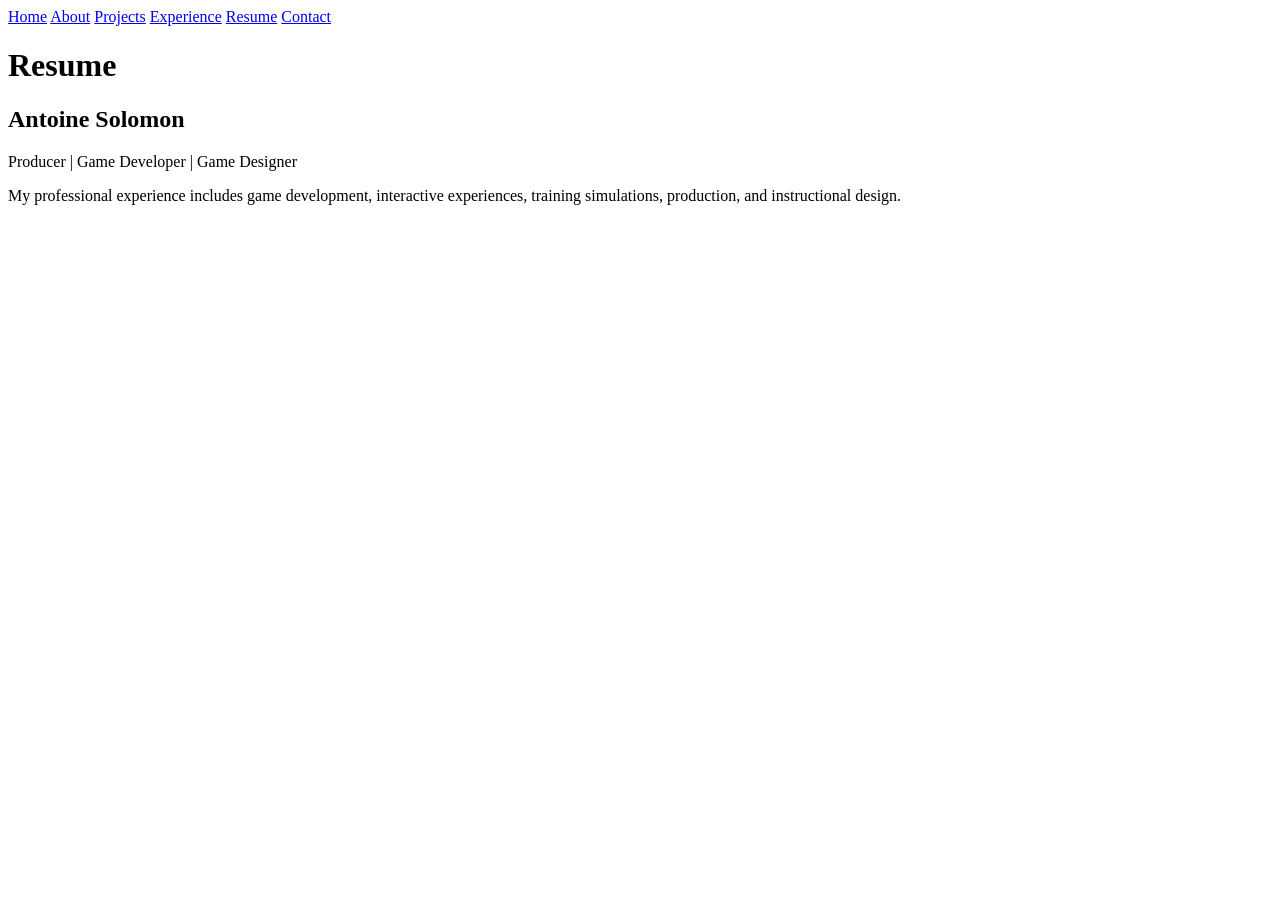
==== resume.html @ edae58ec "Create resume.html" ====
<!DOCTYPE html>
<html lang="en">

<head>
    <meta charset="UTF-8">
    <meta name="viewport" content="width=device-width, initial-scale=1.0">

    <title>Resume | Antoine Solomon</title>
</head>

<body>

    <!-- Navigation -->
    <nav>
        <a href="index.html">Home</a>
        <a href="index.html#about">About</a>
        <a href="index.html#projects">Projects</a>
        <a href="index.html#experience">Experience</a>
        <a href="resume.html">Resume</a>
        <a href="index.html#contact">Contact</a>
    </nav>


    <!-- Resume -->
    <main>

        <h1>Resume</h1>

        <h2>Antoine Solomon</h2>

        <p>
            Producer | Game Developer | Game Designer
        </p>

        <p>
            My professional experience includes game development,
            interactive experiences, training simulations, production,
            and instructional design.
        </p>

        <!-- We'll add your full resume here later -->

    </main>

</body>

</html>
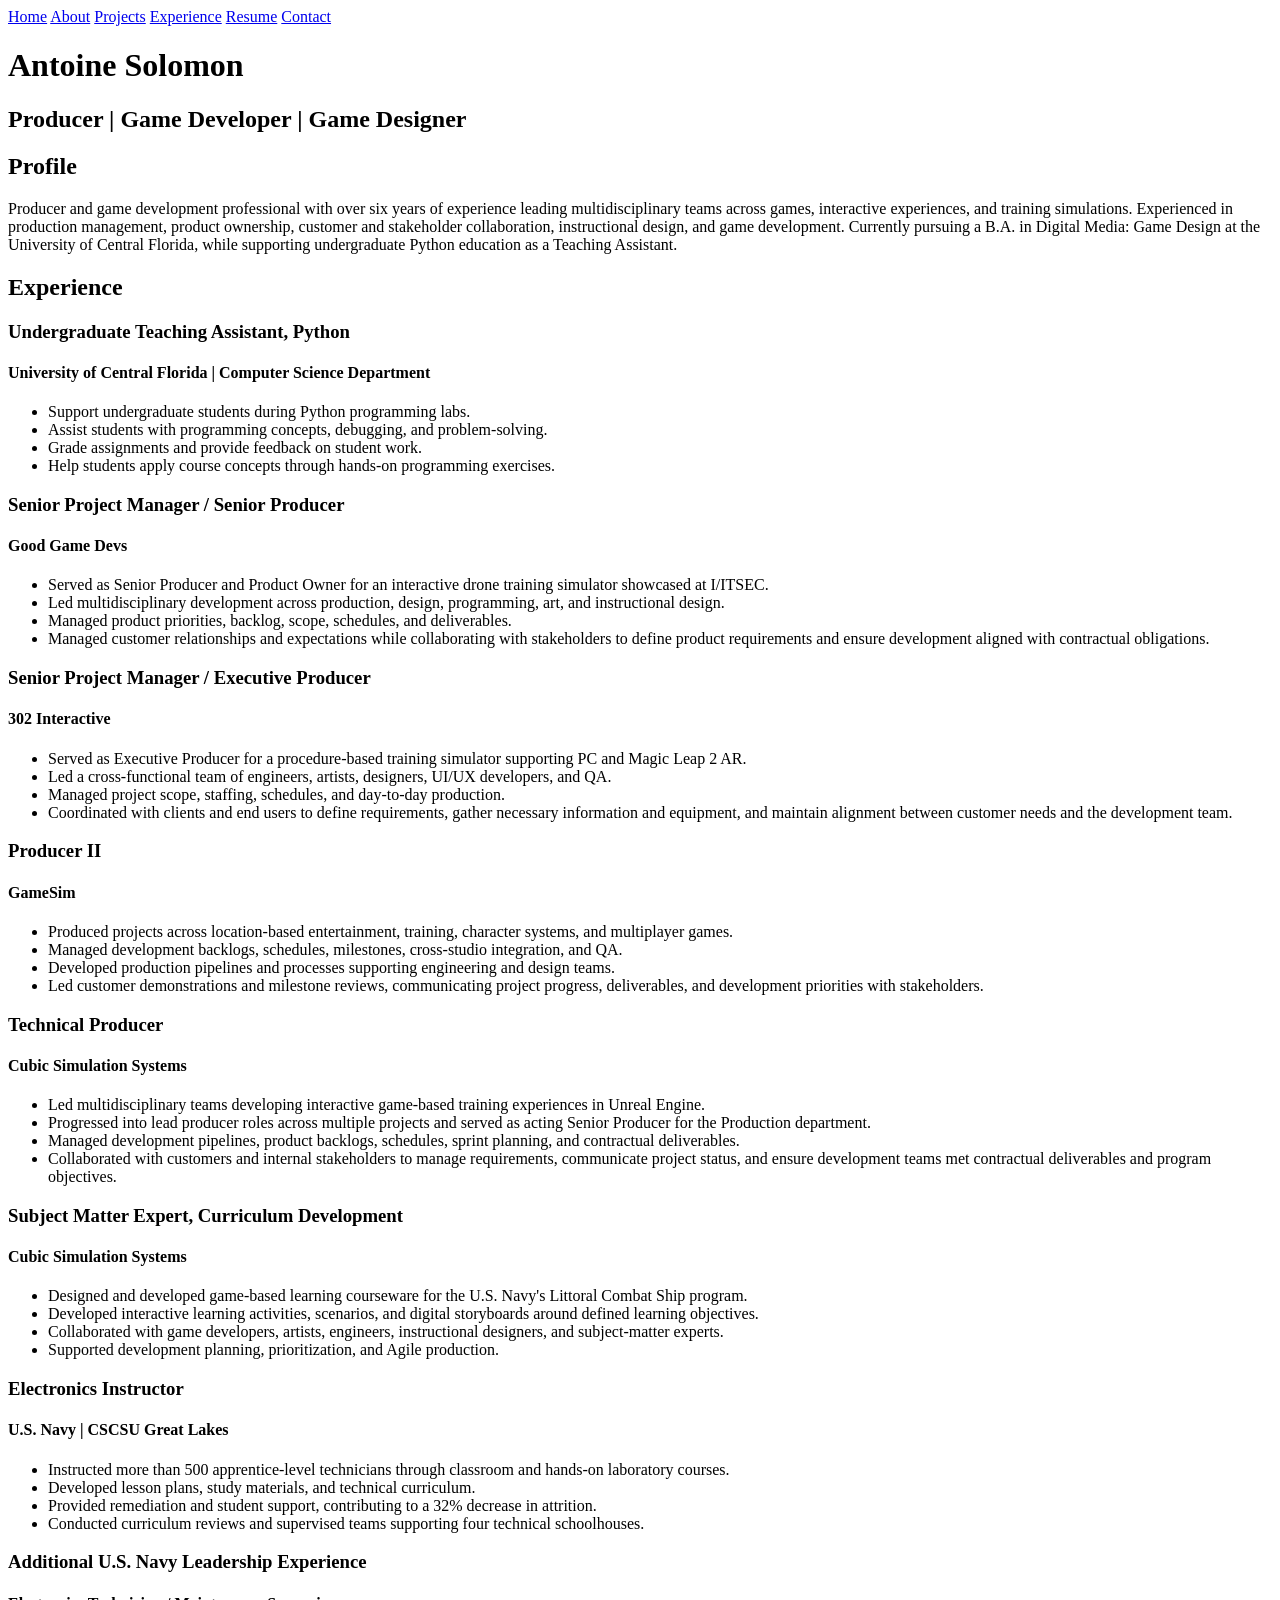
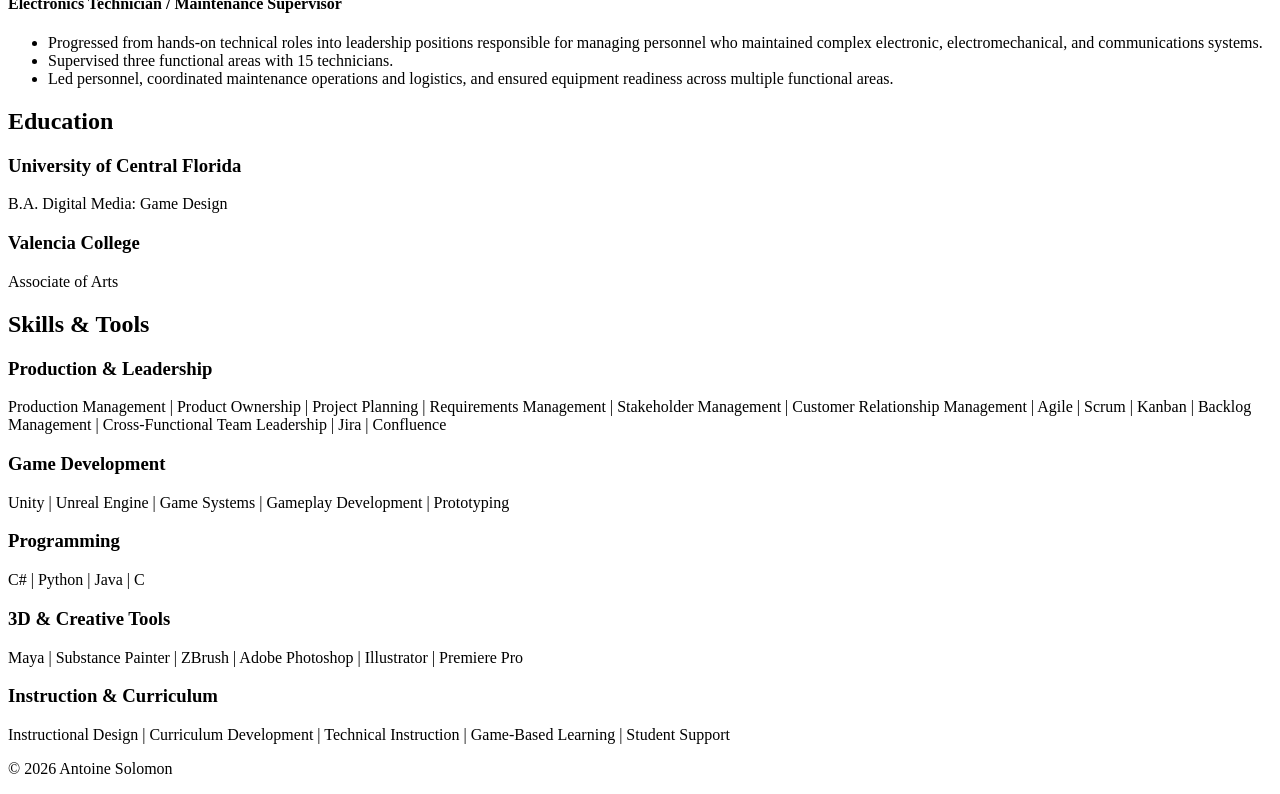
==== commit a7db6252: "Update resume.html" ====
--- a/resume.html
+++ b/resume.html
@@ -20,28 +20,291 @@
         <a href="index.html#contact">Contact</a>
     </nav>
 
-
-    <!-- Resume -->
     <main>
 
-        <h1>Resume</h1>
-
-        <h2>Antoine Solomon</h2>
-
-        <p>
-            Producer | Game Developer | Game Designer
-        </p>
-
-        <p>
-            My professional experience includes game development,
-            interactive experiences, training simulations, production,
-            and instructional design.
-        </p>
-
-        <!-- We'll add your full resume here later -->
+        <!-- Resume Header -->
+        <header>
+            <h1>Antoine Solomon</h1>
+            <h2>Producer | Game Developer | Game Designer</h2>
+        </header>
+
+        <!-- Profile -->
+        <section>
+            <h2>Profile</h2>
+
+            <p>
+                Producer and game development professional with over six years
+                of experience leading multidisciplinary teams across games,
+                interactive experiences, and training simulations. Experienced
+                in production management, product ownership, customer and
+                stakeholder collaboration, instructional design, and game
+                development. Currently pursuing a B.A. in Digital Media: Game
+                Design at the University of Central Florida, while supporting
+                undergraduate Python education as a Teaching Assistant.
+            </p>
+        </section>
+
+        <!-- Experience -->
+        <section>
+            <h2>Experience</h2>
+
+            <article>
+                <h3>Undergraduate Teaching Assistant, Python</h3>
+                <h4>University of Central Florida | Computer Science Department</h4>
+
+                <ul>
+                    <li>
+                        Support undergraduate students during Python programming labs.
+                    </li>
+                    <li>
+                        Assist students with programming concepts, debugging,
+                        and problem-solving.
+                    </li>
+                    <li>
+                        Grade assignments and provide feedback on student work.
+                    </li>
+                    <li>
+                        Help students apply course concepts through hands-on
+                        programming exercises.
+                    </li>
+                </ul>
+            </article>
+
+            <article>
+                <h3>Senior Project Manager / Senior Producer</h3>
+                <h4>Good Game Devs</h4>
+
+                <ul>
+                    <li>
+                        Served as Senior Producer and Product Owner for an
+                        interactive drone training simulator showcased at I/ITSEC.
+                    </li>
+                    <li>
+                        Led multidisciplinary development across production,
+                        design, programming, art, and instructional design.
+                    </li>
+                    <li>
+                        Managed product priorities, backlog, scope, schedules,
+                        and deliverables.
+                    </li>
+                    <li>
+                        Managed customer relationships and expectations while
+                        collaborating with stakeholders to define product
+                        requirements and ensure development aligned with
+                        contractual obligations.
+                    </li>
+                </ul>
+            </article>
+
+            <article>
+                <h3>Senior Project Manager / Executive Producer</h3>
+                <h4>302 Interactive</h4>
+
+                <ul>
+                    <li>
+                        Served as Executive Producer for a procedure-based
+                        training simulator supporting PC and Magic Leap 2 AR.
+                    </li>
+                    <li>
+                        Led a cross-functional team of engineers, artists,
+                        designers, UI/UX developers, and QA.
+                    </li>
+                    <li>
+                        Managed project scope, staffing, schedules, and
+                        day-to-day production.
+                    </li>
+                    <li>
+                        Coordinated with clients and end users to define
+                        requirements, gather necessary information and
+                        equipment, and maintain alignment between customer
+                        needs and the development team.
+                    </li>
+                </ul>
+            </article>
+
+            <article>
+                <h3>Producer II</h3>
+                <h4>GameSim</h4>
+
+                <ul>
+                    <li>
+                        Produced projects across location-based entertainment,
+                        training, character systems, and multiplayer games.
+                    </li>
+                    <li>
+                        Managed development backlogs, schedules, milestones,
+                        cross-studio integration, and QA.
+                    </li>
+                    <li>
+                        Developed production pipelines and processes supporting
+                        engineering and design teams.
+                    </li>
+                    <li>
+                        Led customer demonstrations and milestone reviews,
+                        communicating project progress, deliverables, and
+                        development priorities with stakeholders.
+                    </li>
+                </ul>
+            </article>
+
+            <article>
+                <h3>Technical Producer</h3>
+                <h4>Cubic Simulation Systems</h4>
+
+                <ul>
+                    <li>
+                        Led multidisciplinary teams developing interactive
+                        game-based training experiences in Unreal Engine.
+                    </li>
+                    <li>
+                        Progressed into lead producer roles across multiple
+                        projects and served as acting Senior Producer for the
+                        Production department.
+                    </li>
+                    <li>
+                        Managed development pipelines, product backlogs,
+                        schedules, sprint planning, and contractual deliverables.
+                    </li>
+                    <li>
+                        Collaborated with customers and internal stakeholders
+                        to manage requirements, communicate project status,
+                        and ensure development teams met contractual
+                        deliverables and program objectives.
+                    </li>
+                </ul>
+            </article>
+
+            <article>
+                <h3>Subject Matter Expert, Curriculum Development</h3>
+                <h4>Cubic Simulation Systems</h4>
+
+                <ul>
+                    <li>
+                        Designed and developed game-based learning courseware
+                        for the U.S. Navy's Littoral Combat Ship program.
+                    </li>
+                    <li>
+                        Developed interactive learning activities, scenarios,
+                        and digital storyboards around defined learning objectives.
+                    </li>
+                    <li>
+                        Collaborated with game developers, artists, engineers,
+                        instructional designers, and subject-matter experts.
+                    </li>
+                    <li>
+                        Supported development planning, prioritization, and
+                        Agile production.
+                    </li>
+                </ul>
+            </article>
+
+            <article>
+                <h3>Electronics Instructor</h3>
+                <h4>U.S. Navy | CSCSU Great Lakes</h4>
+
+                <ul>
+                    <li>
+                        Instructed more than 500 apprentice-level technicians
+                        through classroom and hands-on laboratory courses.
+                    </li>
+                    <li>
+                        Developed lesson plans, study materials, and technical
+                        curriculum.
+                    </li>
+                    <li>
+                        Provided remediation and student support, contributing
+                        to a 32% decrease in attrition.
+                    </li>
+                    <li>
+                        Conducted curriculum reviews and supervised teams
+                        supporting four technical schoolhouses.
+                    </li>
+                </ul>
+            </article>
+
+            <article>
+                <h3>Additional U.S. Navy Leadership Experience</h3>
+                <h4>Electronics Technician / Maintenance Supervisor</h4>
+
+                <ul>
+                    <li>
+                        Progressed from hands-on technical roles into leadership
+                        positions responsible for managing personnel who
+                        maintained complex electronic, electromechanical, and
+                        communications systems.
+                    </li>
+                    <li>
+                        Supervised three functional areas with 15 technicians.
+                    </li>
+                    <li>
+                        Led personnel, coordinated maintenance operations and
+                        logistics, and ensured equipment readiness across
+                        multiple functional areas.
+                    </li>
+                </ul>
+            </article>
+
+        </section>
+
+        <!-- Education -->
+        <section>
+            <h2>Education</h2>
+
+            <article>
+                <h3>University of Central Florida</h3>
+                <p>B.A. Digital Media: Game Design</p>
+            </article>
+
+            <article>
+                <h3>Valencia College</h3>
+                <p>Associate of Arts</p>
+            </article>
+        </section>
+
+        <!-- Skills -->
+        <section>
+            <h2>Skills &amp; Tools</h2>
+
+            <h3>Production &amp; Leadership</h3>
+            <p>
+                Production Management | Product Ownership | Project Planning |
+                Requirements Management | Stakeholder Management |
+                Customer Relationship Management | Agile | Scrum | Kanban |
+                Backlog Management | Cross-Functional Team Leadership |
+                Jira | Confluence
+            </p>
+
+            <h3>Game Development</h3>
+            <p>
+                Unity | Unreal Engine | Game Systems |
+                Gameplay Development | Prototyping
+            </p>
+
+            <h3>Programming</h3>
+            <p>
+                C# | Python | Java | C
+            </p>
+
+            <h3>3D &amp; Creative Tools</h3>
+            <p>
+                Maya | Substance Painter | ZBrush | Adobe Photoshop |
+                Illustrator | Premiere Pro
+            </p>
+
+            <h3>Instruction &amp; Curriculum</h3>
+            <p>
+                Instructional Design | Curriculum Development |
+                Technical Instruction | Game-Based Learning |
+                Student Support
+            </p>
+        </section>
 
     </main>
 
+    <footer>
+        <p>&copy; 2026 Antoine Solomon</p>
+    </footer>
+
 </body>
 
 </html>
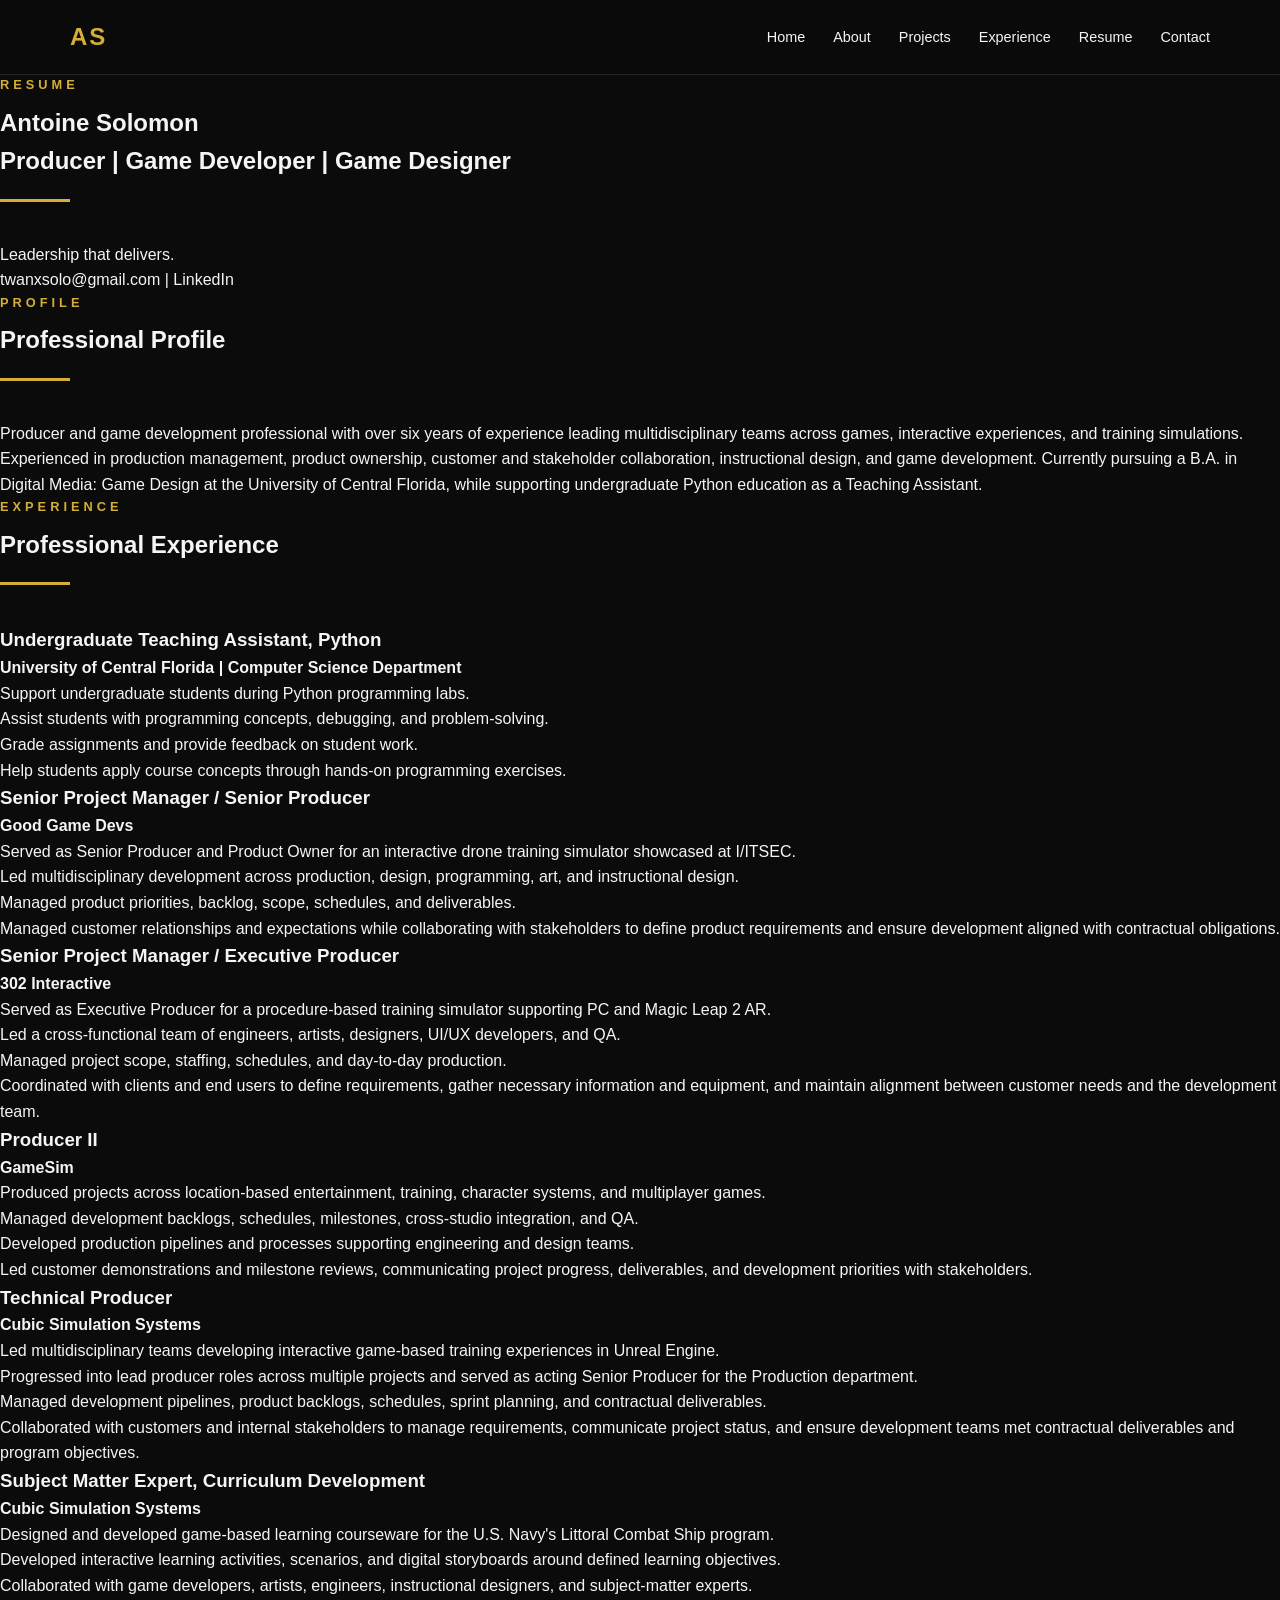
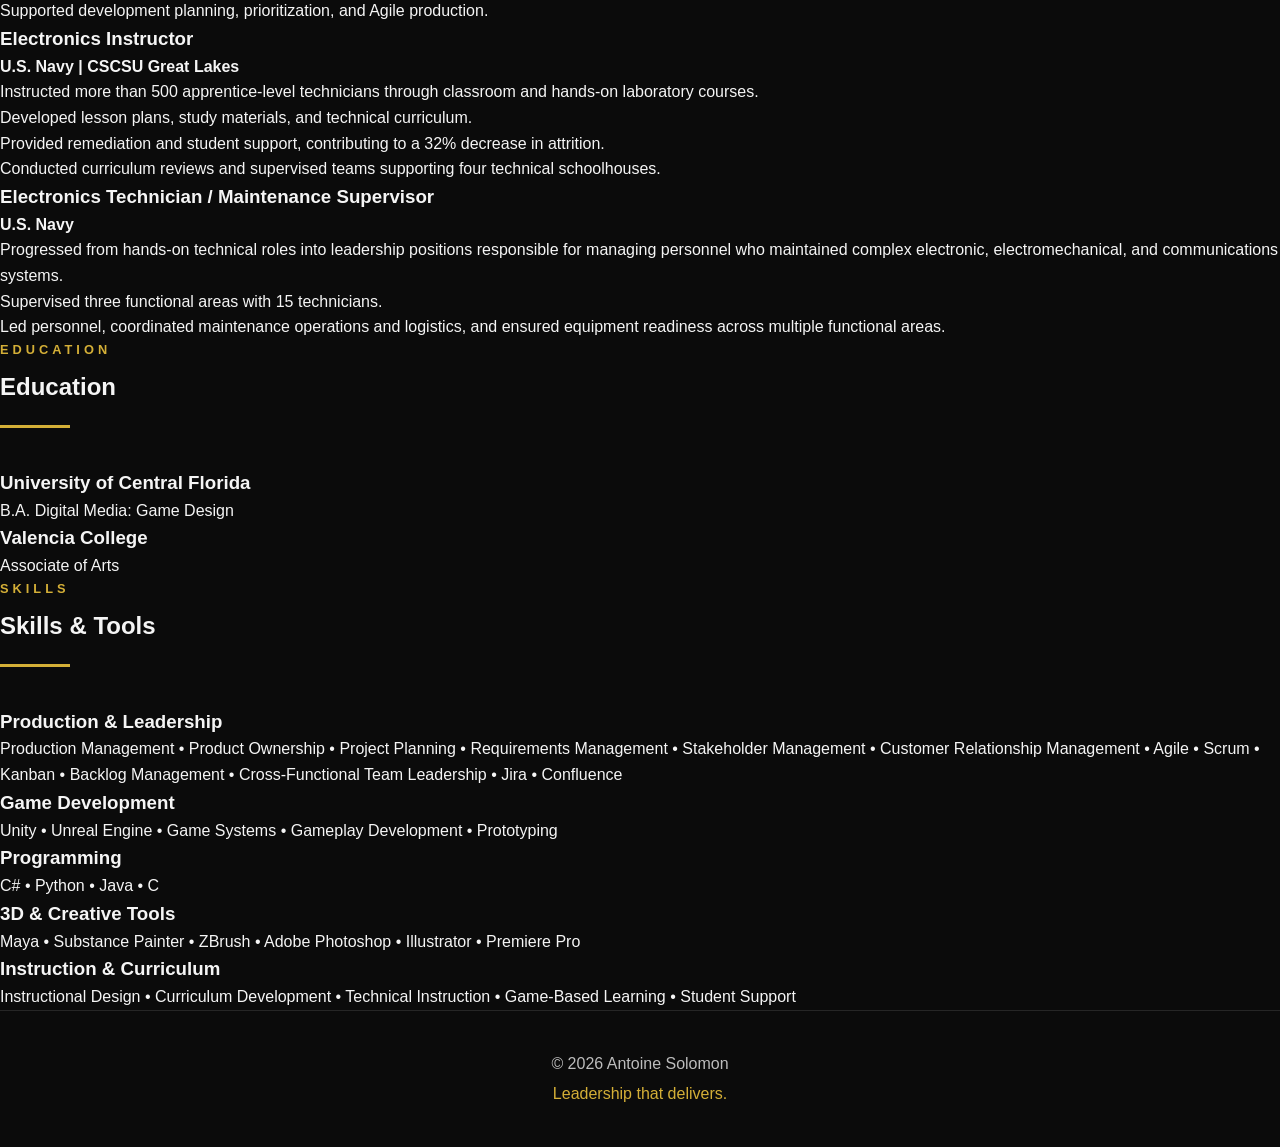
==== commit 5a1a6d55: "Update resume.html" ====
--- a/resume.html
+++ b/resume.html
@@ -6,303 +6,577 @@
     <meta name="viewport" content="width=device-width, initial-scale=1.0">
 
     <title>Resume | Antoine Solomon</title>
+
+    <link rel="stylesheet" href="style.css">
 </head>
 
 <body>
 
     <!-- Navigation -->
-    <nav>
-        <a href="index.html">Home</a>
-        <a href="index.html#about">About</a>
-        <a href="index.html#projects">Projects</a>
-        <a href="index.html#experience">Experience</a>
-        <a href="resume.html">Resume</a>
-        <a href="index.html#contact">Contact</a>
+    <nav class="navbar">
+
+        <div class="nav-container">
+
+            <a href="index.html" class="nav-logo">AS</a>
+
+            <div class="nav-links">
+                <a href="index.html">Home</a>
+                <a href="index.html#about">About</a>
+                <a href="index.html#projects">Projects</a>
+                <a href="index.html#experience">Experience</a>
+                <a href="resume.html" class="active-link">Resume</a>
+                <a href="index.html#contact">Contact</a>
+            </div>
+
+        </div>
+
     </nav>
 
-    <main>
+
+    <main class="resume-page">
 
         <!-- Resume Header -->
-        <header>
-            <h1>Antoine Solomon</h1>
-            <h2>Producer | Game Developer | Game Designer</h2>
-        </header>
+        <section class="resume-header">
+
+            <div class="resume-container">
+
+                <p class="section-label">RESUME</p>
+
+                <h1>Antoine Solomon</h1>
+
+                <h2>Producer | Game Developer | Game Designer</h2>
+
+                <div class="gold-line"></div>
+
+                <p class="resume-tagline">
+                    Leadership that delivers.
+                </p>
+
+                <div class="resume-contact">
+
+                    <a href="mailto:twanxsolo@gmail.com">
+                        twanxsolo@gmail.com
+                    </a>
+
+                    <span>|</span>
+
+                    <a href="https://www.linkedin.com/in/antoine-solomon"
+                       target="_blank"
+                       rel="noopener noreferrer">
+                        LinkedIn
+                    </a>
+
+                </div>
+
+            </div>
+
+        </section>
+
 
         <!-- Profile -->
-        <section>
-            <h2>Profile</h2>
-
-            <p>
-                Producer and game development professional with over six years
-                of experience leading multidisciplinary teams across games,
-                interactive experiences, and training simulations. Experienced
-                in production management, product ownership, customer and
-                stakeholder collaboration, instructional design, and game
-                development. Currently pursuing a B.A. in Digital Media: Game
-                Design at the University of Central Florida, while supporting
-                undergraduate Python education as a Teaching Assistant.
-            </p>
+        <section class="resume-section">
+
+            <div class="resume-container">
+
+                <p class="section-label">PROFILE</p>
+
+                <h2>Professional Profile</h2>
+
+                <div class="gold-line"></div>
+
+                <p class="resume-profile">
+                    Producer and game development professional with over six years
+                    of experience leading multidisciplinary teams across games,
+                    interactive experiences, and training simulations. Experienced
+                    in production management, product ownership, customer and
+                    stakeholder collaboration, instructional design, and game
+                    development. Currently pursuing a B.A. in Digital Media:
+                    Game Design at the University of Central Florida, while
+                    supporting undergraduate Python education as a Teaching
+                    Assistant.
+                </p>
+
+            </div>
+
         </section>
 
+
         <!-- Experience -->
-        <section>
-            <h2>Experience</h2>
-
-            <article>
-                <h3>Undergraduate Teaching Assistant, Python</h3>
-                <h4>University of Central Florida | Computer Science Department</h4>
-
-                <ul>
-                    <li>
-                        Support undergraduate students during Python programming labs.
-                    </li>
-                    <li>
-                        Assist students with programming concepts, debugging,
-                        and problem-solving.
-                    </li>
-                    <li>
-                        Grade assignments and provide feedback on student work.
-                    </li>
-                    <li>
-                        Help students apply course concepts through hands-on
-                        programming exercises.
-                    </li>
-                </ul>
-            </article>
-
-            <article>
-                <h3>Senior Project Manager / Senior Producer</h3>
-                <h4>Good Game Devs</h4>
-
-                <ul>
-                    <li>
-                        Served as Senior Producer and Product Owner for an
-                        interactive drone training simulator showcased at I/ITSEC.
-                    </li>
-                    <li>
-                        Led multidisciplinary development across production,
-                        design, programming, art, and instructional design.
-                    </li>
-                    <li>
-                        Managed product priorities, backlog, scope, schedules,
-                        and deliverables.
-                    </li>
-                    <li>
-                        Managed customer relationships and expectations while
-                        collaborating with stakeholders to define product
-                        requirements and ensure development aligned with
-                        contractual obligations.
-                    </li>
-                </ul>
-            </article>
-
-            <article>
-                <h3>Senior Project Manager / Executive Producer</h3>
-                <h4>302 Interactive</h4>
-
-                <ul>
-                    <li>
-                        Served as Executive Producer for a procedure-based
-                        training simulator supporting PC and Magic Leap 2 AR.
-                    </li>
-                    <li>
-                        Led a cross-functional team of engineers, artists,
-                        designers, UI/UX developers, and QA.
-                    </li>
-                    <li>
-                        Managed project scope, staffing, schedules, and
-                        day-to-day production.
-                    </li>
-                    <li>
-                        Coordinated with clients and end users to define
-                        requirements, gather necessary information and
-                        equipment, and maintain alignment between customer
-                        needs and the development team.
-                    </li>
-                </ul>
-            </article>
-
-            <article>
-                <h3>Producer II</h3>
-                <h4>GameSim</h4>
-
-                <ul>
-                    <li>
-                        Produced projects across location-based entertainment,
-                        training, character systems, and multiplayer games.
-                    </li>
-                    <li>
-                        Managed development backlogs, schedules, milestones,
-                        cross-studio integration, and QA.
-                    </li>
-                    <li>
-                        Developed production pipelines and processes supporting
-                        engineering and design teams.
-                    </li>
-                    <li>
-                        Led customer demonstrations and milestone reviews,
-                        communicating project progress, deliverables, and
-                        development priorities with stakeholders.
-                    </li>
-                </ul>
-            </article>
-
-            <article>
-                <h3>Technical Producer</h3>
-                <h4>Cubic Simulation Systems</h4>
-
-                <ul>
-                    <li>
-                        Led multidisciplinary teams developing interactive
-                        game-based training experiences in Unreal Engine.
-                    </li>
-                    <li>
-                        Progressed into lead producer roles across multiple
-                        projects and served as acting Senior Producer for the
-                        Production department.
-                    </li>
-                    <li>
-                        Managed development pipelines, product backlogs,
-                        schedules, sprint planning, and contractual deliverables.
-                    </li>
-                    <li>
-                        Collaborated with customers and internal stakeholders
-                        to manage requirements, communicate project status,
-                        and ensure development teams met contractual
-                        deliverables and program objectives.
-                    </li>
-                </ul>
-            </article>
-
-            <article>
-                <h3>Subject Matter Expert, Curriculum Development</h3>
-                <h4>Cubic Simulation Systems</h4>
-
-                <ul>
-                    <li>
-                        Designed and developed game-based learning courseware
-                        for the U.S. Navy's Littoral Combat Ship program.
-                    </li>
-                    <li>
-                        Developed interactive learning activities, scenarios,
-                        and digital storyboards around defined learning objectives.
-                    </li>
-                    <li>
-                        Collaborated with game developers, artists, engineers,
-                        instructional designers, and subject-matter experts.
-                    </li>
-                    <li>
-                        Supported development planning, prioritization, and
-                        Agile production.
-                    </li>
-                </ul>
-            </article>
-
-            <article>
-                <h3>Electronics Instructor</h3>
-                <h4>U.S. Navy | CSCSU Great Lakes</h4>
-
-                <ul>
-                    <li>
-                        Instructed more than 500 apprentice-level technicians
-                        through classroom and hands-on laboratory courses.
-                    </li>
-                    <li>
-                        Developed lesson plans, study materials, and technical
-                        curriculum.
-                    </li>
-                    <li>
-                        Provided remediation and student support, contributing
-                        to a 32% decrease in attrition.
-                    </li>
-                    <li>
-                        Conducted curriculum reviews and supervised teams
-                        supporting four technical schoolhouses.
-                    </li>
-                </ul>
-            </article>
-
-            <article>
-                <h3>Additional U.S. Navy Leadership Experience</h3>
-                <h4>Electronics Technician / Maintenance Supervisor</h4>
-
-                <ul>
-                    <li>
-                        Progressed from hands-on technical roles into leadership
-                        positions responsible for managing personnel who
-                        maintained complex electronic, electromechanical, and
-                        communications systems.
-                    </li>
-                    <li>
-                        Supervised three functional areas with 15 technicians.
-                    </li>
-                    <li>
-                        Led personnel, coordinated maintenance operations and
-                        logistics, and ensured equipment readiness across
-                        multiple functional areas.
-                    </li>
-                </ul>
-            </article>
+        <section class="resume-section resume-alternate">
+
+            <div class="resume-container">
+
+                <p class="section-label">EXPERIENCE</p>
+
+                <h2>Professional Experience</h2>
+
+                <div class="gold-line"></div>
+
+
+                <!-- UCF -->
+                <article class="resume-entry">
+
+                    <div class="resume-entry-heading">
+
+                        <div>
+                            <h3>Undergraduate Teaching Assistant, Python</h3>
+                            <h4>
+                                University of Central Florida |
+                                Computer Science Department
+                            </h4>
+                        </div>
+
+                    </div>
+
+                    <ul>
+                        <li>
+                            Support undergraduate students during Python
+                            programming labs.
+                        </li>
+
+                        <li>
+                            Assist students with programming concepts,
+                            debugging, and problem-solving.
+                        </li>
+
+                        <li>
+                            Grade assignments and provide feedback on
+                            student work.
+                        </li>
+
+                        <li>
+                            Help students apply course concepts through
+                            hands-on programming exercises.
+                        </li>
+                    </ul>
+
+                </article>
+
+
+                <!-- Good Game Devs -->
+                <article class="resume-entry">
+
+                    <div class="resume-entry-heading">
+
+                        <div>
+                            <h3>
+                                Senior Project Manager / Senior Producer
+                            </h3>
+
+                            <h4>Good Game Devs</h4>
+                        </div>
+
+                    </div>
+
+                    <ul>
+                        <li>
+                            Served as Senior Producer and Product Owner for an
+                            interactive drone training simulator showcased at
+                            I/ITSEC.
+                        </li>
+
+                        <li>
+                            Led multidisciplinary development across production,
+                            design, programming, art, and instructional design.
+                        </li>
+
+                        <li>
+                            Managed product priorities, backlog, scope,
+                            schedules, and deliverables.
+                        </li>
+
+                        <li>
+                            Managed customer relationships and expectations while
+                            collaborating with stakeholders to define product
+                            requirements and ensure development aligned with
+                            contractual obligations.
+                        </li>
+                    </ul>
+
+                </article>
+
+
+                <!-- 302 Interactive -->
+                <article class="resume-entry">
+
+                    <div class="resume-entry-heading">
+
+                        <div>
+                            <h3>
+                                Senior Project Manager / Executive Producer
+                            </h3>
+
+                            <h4>302 Interactive</h4>
+                        </div>
+
+                    </div>
+
+                    <ul>
+                        <li>
+                            Served as Executive Producer for a procedure-based
+                            training simulator supporting PC and Magic Leap 2 AR.
+                        </li>
+
+                        <li>
+                            Led a cross-functional team of engineers, artists,
+                            designers, UI/UX developers, and QA.
+                        </li>
+
+                        <li>
+                            Managed project scope, staffing, schedules, and
+                            day-to-day production.
+                        </li>
+
+                        <li>
+                            Coordinated with clients and end users to define
+                            requirements, gather necessary information and
+                            equipment, and maintain alignment between customer
+                            needs and the development team.
+                        </li>
+                    </ul>
+
+                </article>
+
+
+                <!-- GameSim -->
+                <article class="resume-entry">
+
+                    <div class="resume-entry-heading">
+
+                        <div>
+                            <h3>Producer II</h3>
+                            <h4>GameSim</h4>
+                        </div>
+
+                    </div>
+
+                    <ul>
+                        <li>
+                            Produced projects across location-based entertainment,
+                            training, character systems, and multiplayer games.
+                        </li>
+
+                        <li>
+                            Managed development backlogs, schedules, milestones,
+                            cross-studio integration, and QA.
+                        </li>
+
+                        <li>
+                            Developed production pipelines and processes
+                            supporting engineering and design teams.
+                        </li>
+
+                        <li>
+                            Led customer demonstrations and milestone reviews,
+                            communicating project progress, deliverables, and
+                            development priorities with stakeholders.
+                        </li>
+                    </ul>
+
+                </article>
+
+
+                <!-- Cubic Producer -->
+                <article class="resume-entry">
+
+                    <div class="resume-entry-heading">
+
+                        <div>
+                            <h3>Technical Producer</h3>
+                            <h4>Cubic Simulation Systems</h4>
+                        </div>
+
+                    </div>
+
+                    <ul>
+                        <li>
+                            Led multidisciplinary teams developing interactive
+                            game-based training experiences in Unreal Engine.
+                        </li>
+
+                        <li>
+                            Progressed into lead producer roles across multiple
+                            projects and served as acting Senior Producer for
+                            the Production department.
+                        </li>
+
+                        <li>
+                            Managed development pipelines, product backlogs,
+                            schedules, sprint planning, and contractual
+                            deliverables.
+                        </li>
+
+                        <li>
+                            Collaborated with customers and internal stakeholders
+                            to manage requirements, communicate project status,
+                            and ensure development teams met contractual
+                            deliverables and program objectives.
+                        </li>
+                    </ul>
+
+                </article>
+
+
+                <!-- Cubic Curriculum -->
+                <article class="resume-entry">
+
+                    <div class="resume-entry-heading">
+
+                        <div>
+                            <h3>
+                                Subject Matter Expert, Curriculum Development
+                            </h3>
+
+                            <h4>Cubic Simulation Systems</h4>
+                        </div>
+
+                    </div>
+
+                    <ul>
+                        <li>
+                            Designed and developed game-based learning courseware
+                            for the U.S. Navy's Littoral Combat Ship program.
+                        </li>
+
+                        <li>
+                            Developed interactive learning activities, scenarios,
+                            and digital storyboards around defined learning
+                            objectives.
+                        </li>
+
+                        <li>
+                            Collaborated with game developers, artists, engineers,
+                            instructional designers, and subject-matter experts.
+                        </li>
+
+                        <li>
+                            Supported development planning, prioritization, and
+                            Agile production.
+                        </li>
+                    </ul>
+
+                </article>
+
+
+                <!-- Navy Instructor -->
+                <article class="resume-entry">
+
+                    <div class="resume-entry-heading">
+
+                        <div>
+                            <h3>Electronics Instructor</h3>
+                            <h4>U.S. Navy | CSCSU Great Lakes</h4>
+                        </div>
+
+                    </div>
+
+                    <ul>
+                        <li>
+                            Instructed more than 500 apprentice-level technicians
+                            through classroom and hands-on laboratory courses.
+                        </li>
+
+                        <li>
+                            Developed lesson plans, study materials, and
+                            technical curriculum.
+                        </li>
+
+                        <li>
+                            Provided remediation and student support,
+                            contributing to a 32% decrease in attrition.
+                        </li>
+
+                        <li>
+                            Conducted curriculum reviews and supervised teams
+                            supporting four technical schoolhouses.
+                        </li>
+                    </ul>
+
+                </article>
+
+
+                <!-- Additional Navy -->
+                <article class="resume-entry">
+
+                    <div class="resume-entry-heading">
+
+                        <div>
+                            <h3>
+                                Electronics Technician / Maintenance Supervisor
+                            </h3>
+
+                            <h4>U.S. Navy</h4>
+                        </div>
+
+                    </div>
+
+                    <ul>
+                        <li>
+                            Progressed from hands-on technical roles into
+                            leadership positions responsible for managing
+                            personnel who maintained complex electronic,
+                            electromechanical, and communications systems.
+                        </li>
+
+                        <li>
+                            Supervised three functional areas with 15 technicians.
+                        </li>
+
+                        <li>
+                            Led personnel, coordinated maintenance operations
+                            and logistics, and ensured equipment readiness
+                            across multiple functional areas.
+                        </li>
+                    </ul>
+
+                </article>
+
+            </div>
 
         </section>
 
+
         <!-- Education -->
-        <section>
-            <h2>Education</h2>
-
-            <article>
-                <h3>University of Central Florida</h3>
-                <p>B.A. Digital Media: Game Design</p>
-            </article>
-
-            <article>
-                <h3>Valencia College</h3>
-                <p>Associate of Arts</p>
-            </article>
+        <section class="resume-section">
+
+            <div class="resume-container">
+
+                <p class="section-label">EDUCATION</p>
+
+                <h2>Education</h2>
+
+                <div class="gold-line"></div>
+
+
+                <div class="education-grid">
+
+                    <article class="education-card">
+
+                        <h3>University of Central Florida</h3>
+
+                        <p>
+                            B.A. Digital Media: Game Design
+                        </p>
+
+                    </article>
+
+
+                    <article class="education-card">
+
+                        <h3>Valencia College</h3>
+
+                        <p>
+                            Associate of Arts
+                        </p>
+
+                    </article>
+
+                </div>
+
+            </div>
+
         </section>
 
+
         <!-- Skills -->
-        <section>
-            <h2>Skills &amp; Tools</h2>
-
-            <h3>Production &amp; Leadership</h3>
-            <p>
-                Production Management | Product Ownership | Project Planning |
-                Requirements Management | Stakeholder Management |
-                Customer Relationship Management | Agile | Scrum | Kanban |
-                Backlog Management | Cross-Functional Team Leadership |
-                Jira | Confluence
-            </p>
-
-            <h3>Game Development</h3>
-            <p>
-                Unity | Unreal Engine | Game Systems |
-                Gameplay Development | Prototyping
-            </p>
-
-            <h3>Programming</h3>
-            <p>
-                C# | Python | Java | C
-            </p>
-
-            <h3>3D &amp; Creative Tools</h3>
-            <p>
-                Maya | Substance Painter | ZBrush | Adobe Photoshop |
-                Illustrator | Premiere Pro
-            </p>
-
-            <h3>Instruction &amp; Curriculum</h3>
-            <p>
-                Instructional Design | Curriculum Development |
-                Technical Instruction | Game-Based Learning |
-                Student Support
-            </p>
+        <section class="resume-section resume-alternate">
+
+            <div class="resume-container">
+
+                <p class="section-label">SKILLS</p>
+
+                <h2>Skills & Tools</h2>
+
+                <div class="gold-line"></div>
+
+
+                <div class="skills-grid">
+
+
+                    <article class="skill-card">
+
+                        <h3>Production & Leadership</h3>
+
+                        <p>
+                            Production Management • Product Ownership •
+                            Project Planning • Requirements Management •
+                            Stakeholder Management • Customer Relationship
+                            Management • Agile • Scrum • Kanban •
+                            Backlog Management • Cross-Functional Team
+                            Leadership • Jira • Confluence
+                        </p>
+
+                    </article>
+
+
+                    <article class="skill-card">
+
+                        <h3>Game Development</h3>
+
+                        <p>
+                            Unity • Unreal Engine • Game Systems •
+                            Gameplay Development • Prototyping
+                        </p>
+
+                    </article>
+
+
+                    <article class="skill-card">
+
+                        <h3>Programming</h3>
+
+                        <p>
+                            C# • Python • Java • C
+                        </p>
+
+                    </article>
+
+
+                    <article class="skill-card">
+
+                        <h3>3D & Creative Tools</h3>
+
+                        <p>
+                            Maya • Substance Painter • ZBrush •
+                            Adobe Photoshop • Illustrator • Premiere Pro
+                        </p>
+
+                    </article>
+
+
+                    <article class="skill-card">
+
+                        <h3>Instruction & Curriculum</h3>
+
+                        <p>
+                            Instructional Design • Curriculum Development •
+                            Technical Instruction • Game-Based Learning •
+                            Student Support
+                        </p>
+
+                    </article>
+
+
+                </div>
+
+            </div>
+
         </section>
 
     </main>
 
+
+    <!-- Footer -->
     <footer>
-        <p>&copy; 2026 Antoine Solomon</p>
+
+        <p>
+            &copy; 2026 Antoine Solomon
+        </p>
+
+        <p class="footer-tagline">
+            Leadership that delivers.
+        </p>
+
     </footer>
 
 </body>
--- a/style.css
+++ b/style.css
@@ -0,0 +1,519 @@
+/* ========================================
+   GENERAL
+======================================== */
+
+* {
+    box-sizing: border-box;
+    margin: 0;
+    padding: 0;
+}
+
+html {
+    scroll-behavior: smooth;
+}
+
+body {
+    background-color: #0b0b0b;
+    color: #f5f5f5;
+    font-family: Arial, Helvetica, sans-serif;
+    line-height: 1.6;
+}
+
+a {
+    color: inherit;
+    text-decoration: none;
+}
+
+
+/* ========================================
+   COLORS
+======================================== */
+
+:root {
+    --black: #0b0b0b;
+    --dark-gray: #141414;
+    --card-gray: #1b1b1b;
+    --white: #f5f5f5;
+    --light-gray: #bdbdbd;
+    --gold: #d4af37;
+}
+
+
+/* ========================================
+   NAVIGATION
+======================================== */
+
+.navbar {
+    background-color: rgba(11, 11, 11, 0.96);
+    border-bottom: 1px solid #262626;
+    position: sticky;
+    top: 0;
+    z-index: 1000;
+}
+
+.nav-container {
+    max-width: 1200px;
+    margin: auto;
+    padding: 18px 30px;
+
+    display: flex;
+    justify-content: space-between;
+    align-items: center;
+}
+
+.nav-logo {
+    color: var(--gold);
+    font-size: 1.5rem;
+    font-weight: bold;
+    letter-spacing: 2px;
+}
+
+.nav-links {
+    display: flex;
+    gap: 28px;
+}
+
+.nav-links a {
+    color: var(--white);
+    font-size: 0.9rem;
+    transition: 0.3s;
+}
+
+.nav-links a:hover {
+    color: var(--gold);
+}
+
+
+/* ========================================
+   HERO
+======================================== */
+
+.hero {
+    min-height: 88vh;
+    display: flex;
+    align-items: center;
+    padding: 90px 30px;
+}
+
+.hero-container {
+    width: 100%;
+    max-width: 1200px;
+    margin: auto;
+
+    display: grid;
+    grid-template-columns: 1.4fr 0.8fr;
+    gap: 70px;
+    align-items: center;
+}
+
+.hero-content {
+    max-width: 750px;
+}
+
+.hero-intro {
+    color: var(--gold);
+    font-size: 0.85rem;
+    font-weight: bold;
+    letter-spacing: 3px;
+    margin-bottom: 20px;
+}
+
+.hero h1 {
+    color: var(--white);
+    font-size: clamp(3rem, 7vw, 6rem);
+    line-height: 1;
+    margin-bottom: 20px;
+}
+
+.hero h2 {
+    color: var(--gold);
+    font-size: clamp(1.8rem, 3vw, 2.8rem);
+    margin-bottom: 25px;
+}
+
+.hero-description {
+    color: var(--light-gray);
+    max-width: 650px;
+    font-size: 1.1rem;
+    margin-bottom: 35px;
+}
+
+.hero-buttons {
+    display: flex;
+    gap: 15px;
+    flex-wrap: wrap;
+}
+
+
+/* ========================================
+   PERSONAL PHOTO
+======================================== */
+
+.hero-photo {
+    display: flex;
+    justify-content: center;
+}
+
+.photo-placeholder {
+    width: 100%;
+    max-width: 350px;
+    aspect-ratio: 4 / 5;
+
+    background-color: var(--card-gray);
+
+    border: 2px solid var(--gold);
+    border-radius: 8px;
+
+    display: flex;
+    align-items: center;
+    justify-content: center;
+
+    position: relative;
+}
+
+.photo-placeholder::before {
+    content: "";
+    position: absolute;
+
+    width: 100%;
+    height: 100%;
+
+    border: 1px solid var(--gold);
+    border-radius: 8px;
+
+    top: 12px;
+    left: 12px;
+
+    z-index: -1;
+}
+
+.photo-placeholder span {
+    color: #777777;
+    font-size: 0.85rem;
+    letter-spacing: 2px;
+    text-transform: uppercase;
+}
+
+
+/* ========================================
+   BUTTONS
+======================================== */
+
+.button {
+    display: inline-block;
+    padding: 12px 24px;
+    font-weight: bold;
+    transition: 0.3s;
+}
+
+.primary-button {
+    background-color: var(--gold);
+    color: var(--black);
+    border: 2px solid var(--gold);
+}
+
+.primary-button:hover {
+    background-color: transparent;
+    color: var(--gold);
+}
+
+.secondary-button {
+    background-color: transparent;
+    color: var(--white);
+    border: 2px solid var(--white);
+}
+
+.secondary-button:hover {
+    border-color: var(--gold);
+    color: var(--gold);
+}
+
+
+/* ========================================
+   SECTIONS
+======================================== */
+
+.content-section {
+    padding: 100px 30px;
+}
+
+.alternate-section {
+    background-color: var(--dark-gray);
+}
+
+.section-container {
+    max-width: 1200px;
+    margin: auto;
+}
+
+.section-label {
+    color: var(--gold);
+    font-size: 0.8rem;
+    font-weight: bold;
+    letter-spacing: 4px;
+    margin-bottom: 8px;
+}
+
+.content-section h2 {
+    font-size: clamp(2rem, 4vw, 3rem);
+}
+
+.gold-line {
+    width: 70px;
+    height: 3px;
+    background-color: var(--gold);
+    margin: 18px 0 40px;
+}
+
+
+/* ========================================
+   ABOUT
+======================================== */
+
+.about-content {
+    max-width: 850px;
+}
+
+.about-content p {
+    color: var(--light-gray);
+    font-size: 1.1rem;
+    margin-bottom: 20px;
+}
+
+
+/* ========================================
+   PROJECTS
+======================================== */
+
+.project-grid {
+    display: grid;
+    grid-template-columns: repeat(2, 1fr);
+    gap: 30px;
+}
+
+.project-card {
+    background-color: var(--card-gray);
+    border: 1px solid #292929;
+    overflow: hidden;
+    transition: 0.3s;
+}
+
+.project-card:hover {
+    transform: translateY(-5px);
+    border-color: var(--gold);
+}
+
+.project-image {
+    width: 100%;
+    aspect-ratio: 16 / 9;
+
+    background-color: #252525;
+
+    display: flex;
+    align-items: center;
+    justify-content: center;
+
+    border-bottom: 2px solid var(--gold);
+}
+
+.project-image span {
+    color: #777777;
+    font-size: 0.85rem;
+    letter-spacing: 2px;
+    text-transform: uppercase;
+}
+
+.project-info {
+    padding: 28px;
+}
+
+.project-info h3 {
+    color: var(--gold);
+    font-size: 1.5rem;
+    margin-bottom: 12px;
+}
+
+.project-info p {
+    color: var(--light-gray);
+    margin-bottom: 20px;
+}
+
+.project-link {
+    color: var(--white);
+    font-size: 0.85rem;
+    font-weight: bold;
+    letter-spacing: 1px;
+    text-transform: uppercase;
+}
+
+
+/* ========================================
+   EXPERIENCE
+======================================== */
+
+.experience-grid {
+    display: grid;
+    grid-template-columns: repeat(2, 1fr);
+    gap: 25px;
+}
+
+.experience-card {
+    background-color: var(--dark-gray);
+    border-left: 3px solid var(--gold);
+    padding: 28px;
+}
+
+.experience-card h3 {
+    color: var(--gold);
+    font-size: 1.4rem;
+    margin-bottom: 5px;
+}
+
+.experience-card h4 {
+    color: var(--white);
+    margin-bottom: 18px;
+}
+
+.experience-card ul {
+    padding-left: 20px;
+}
+
+.experience-card li {
+    color: var(--light-gray);
+    margin-bottom: 10px;
+}
+
+.resume-button-container {
+    margin-top: 40px;
+}
+
+
+/* ========================================
+   CONTACT
+======================================== */
+
+.contact-section {
+    background-color: var(--dark-gray);
+}
+
+.contact-section p {
+    color: var(--light-gray);
+    max-width: 650px;
+    font-size: 1.1rem;
+}
+
+.contact-links {
+    display: flex;
+    gap: 15px;
+    flex-wrap: wrap;
+    margin-top: 30px;
+}
+
+
+/* ========================================
+   FOOTER
+======================================== */
+
+footer {
+    text-align: center;
+    padding: 40px 20px;
+
+    border-top: 1px solid #262626;
+
+    color: var(--light-gray);
+}
+
+.footer-tagline {
+    color: var(--gold);
+    margin-top: 5px;
+}
+
+
+/* ========================================
+   TABLET
+======================================== */
+
+@media (max-width: 900px) {
+
+    .hero-container {
+        grid-template-columns: 1fr;
+        text-align: center;
+    }
+
+    .hero-content {
+        margin: auto;
+    }
+
+    .hero-description {
+        margin-left: auto;
+        margin-right: auto;
+        margin-bottom: 35px;
+    }
+
+    .hero-buttons {
+        justify-content: center;
+    }
+
+    .hero-photo {
+        order: -1;
+    }
+
+    .photo-placeholder {
+        max-width: 260px;
+    }
+
+}
+
+
+/* ========================================
+   MOBILE
+======================================== */
+
+@media (max-width: 800px) {
+
+    .nav-container {
+        flex-direction: column;
+        gap: 15px;
+    }
+
+    .nav-links {
+        gap: 15px;
+        flex-wrap: wrap;
+        justify-content: center;
+    }
+
+    .project-grid {
+        grid-template-columns: 1fr;
+    }
+
+    .experience-grid {
+        grid-template-columns: 1fr;
+    }
+
+}
+
+
+@media (max-width: 500px) {
+
+    .content-section {
+        padding: 70px 20px;
+    }
+
+    .hero {
+        padding: 70px 20px;
+    }
+
+    .hero h1 {
+        font-size: 3rem;
+    }
+
+    .hero-intro {
+        font-size: 0.7rem;
+        letter-spacing: 2px;
+    }
+
+    .photo-placeholder {
+        max-width: 220px;
+    }
+
+}
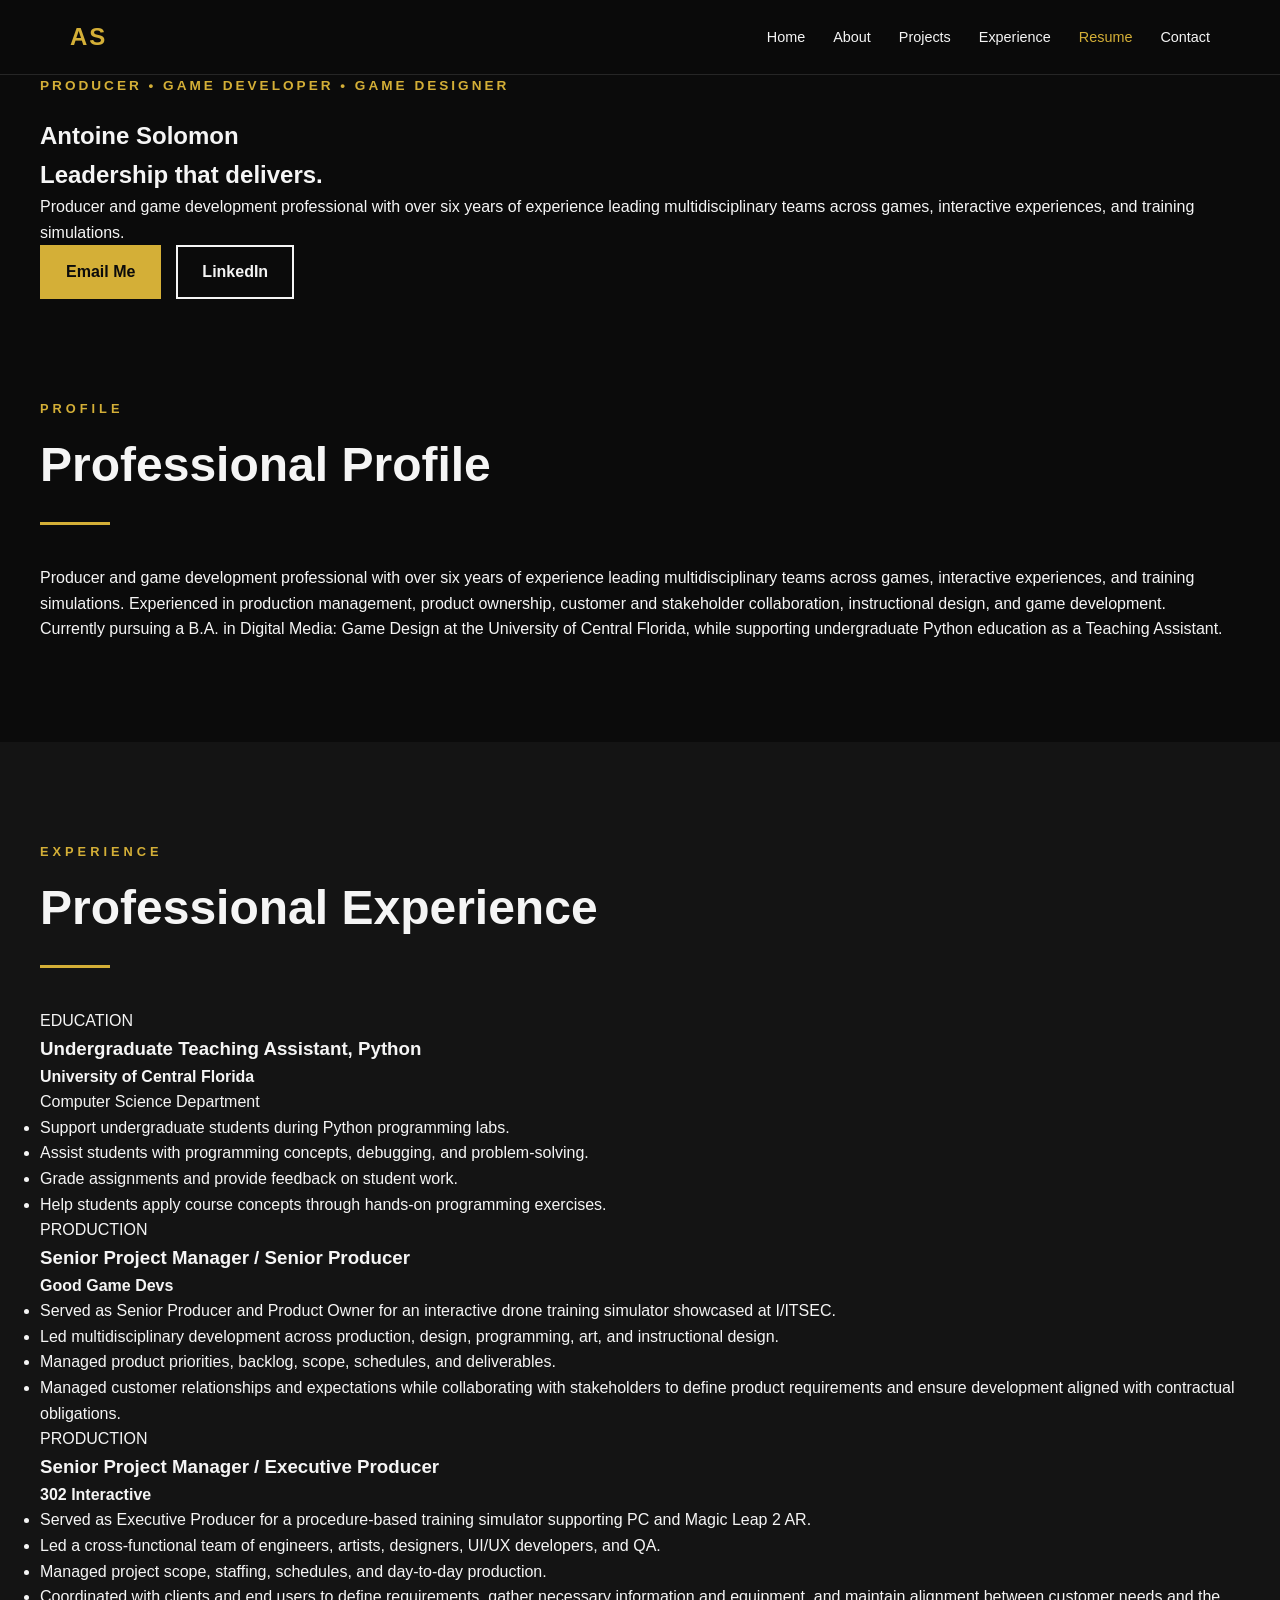
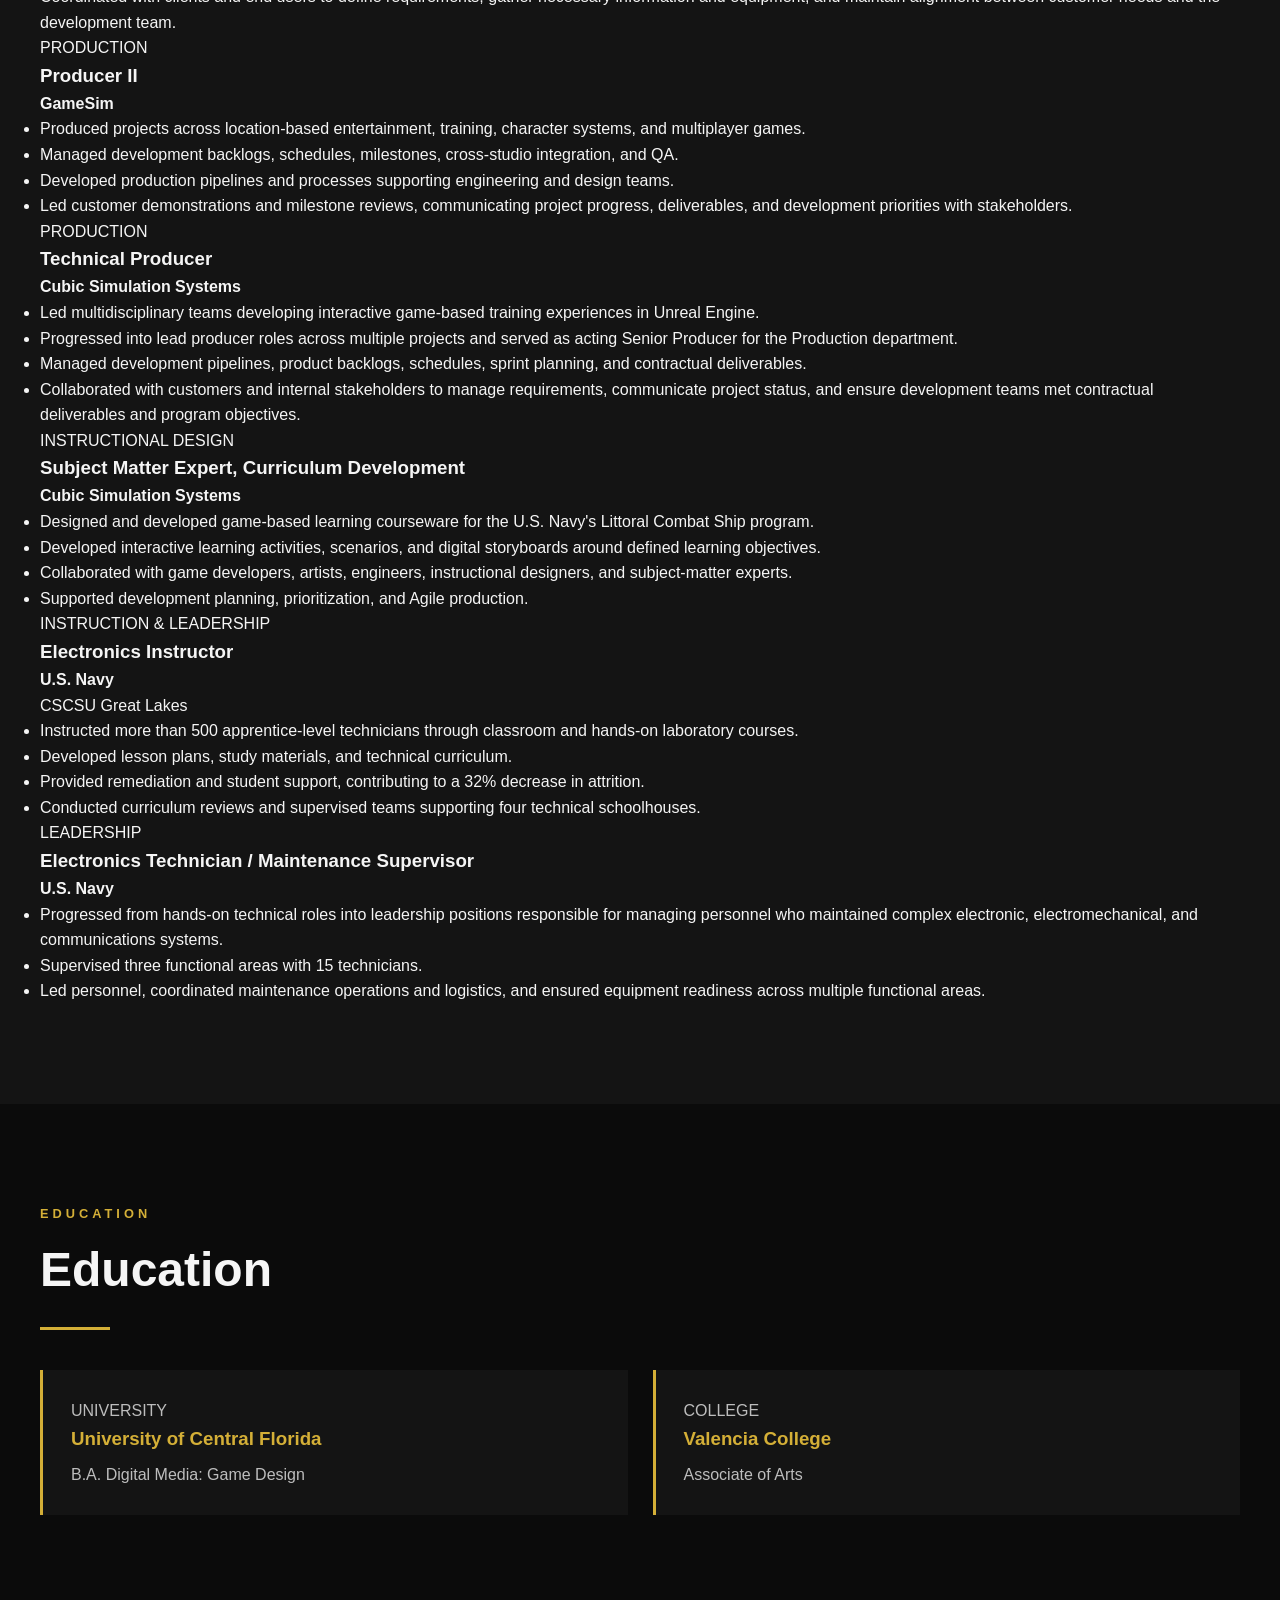
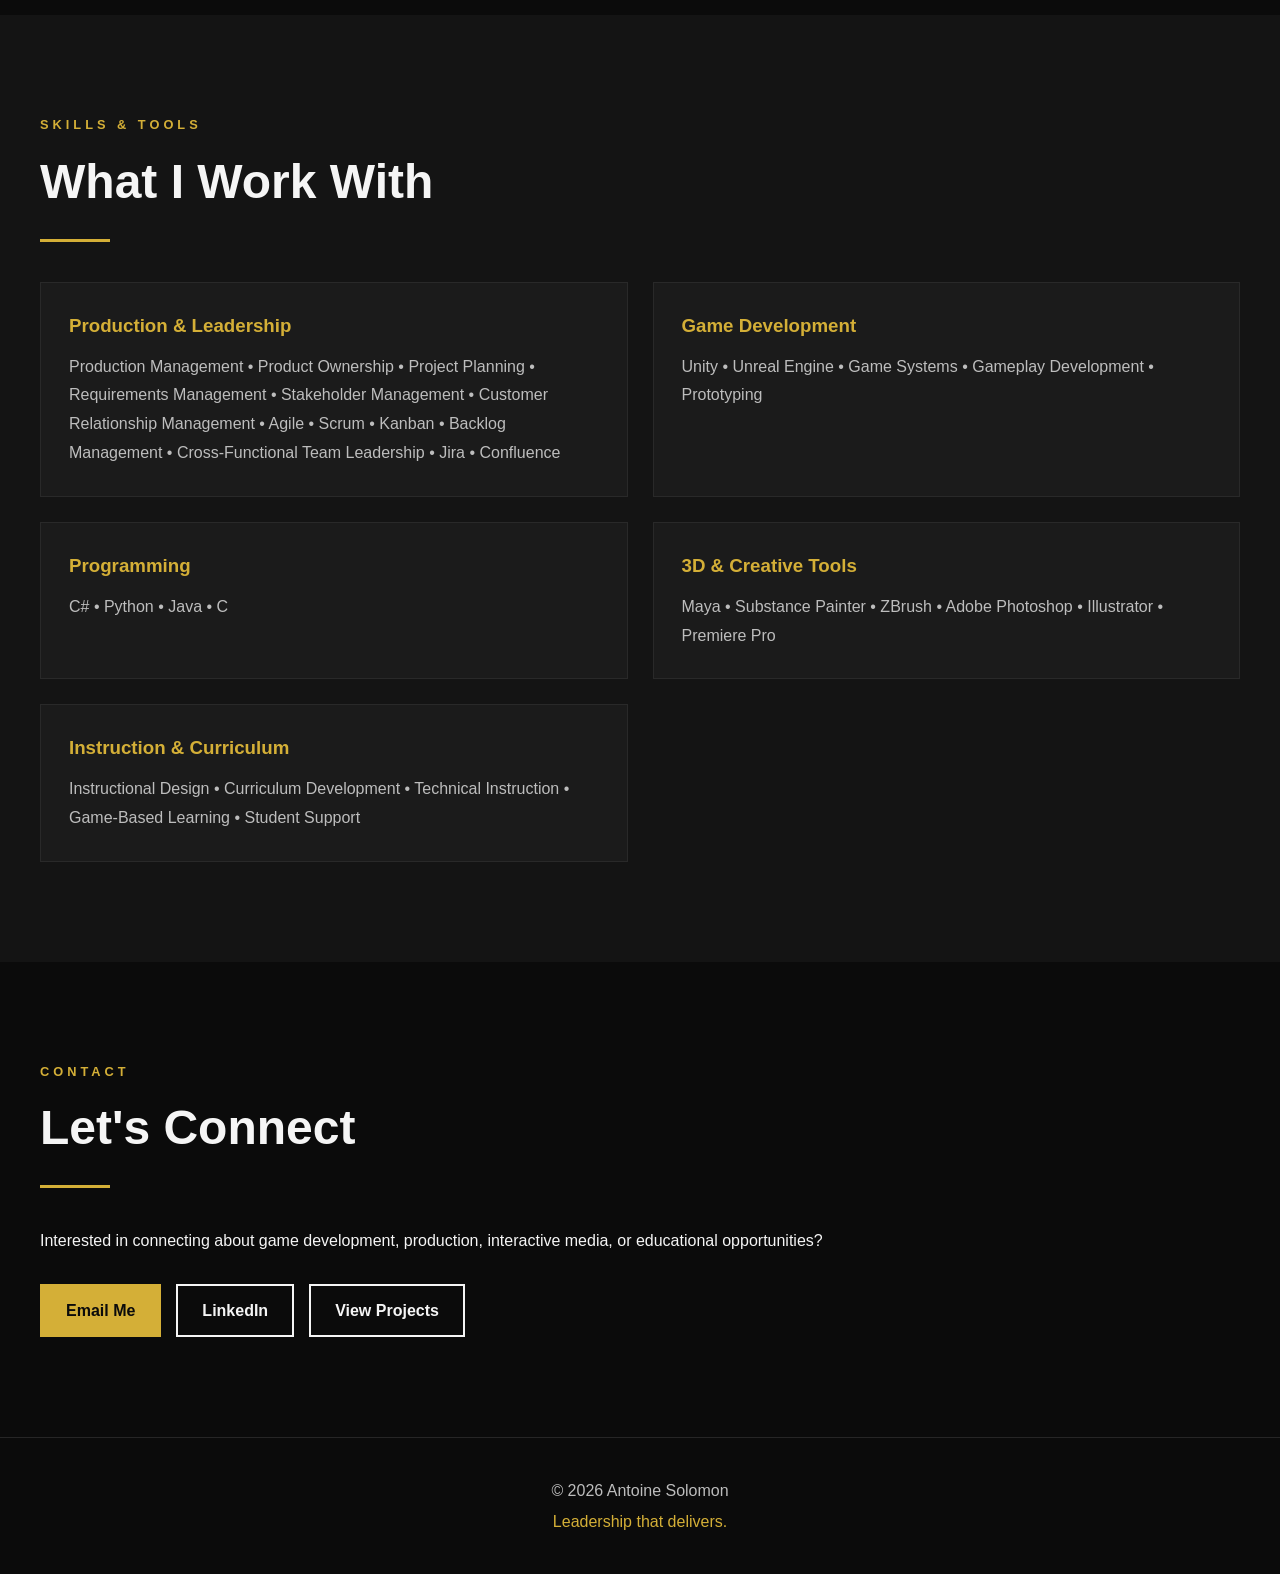
==== commit a0e5ce8a: "Update resume.html" ====
--- a/resume.html
+++ b/resume.html
@@ -33,36 +33,38 @@
     </nav>
 
 
-    <main class="resume-page">
-
-        <!-- Resume Header -->
-        <section class="resume-header">
-
-            <div class="resume-container">
-
-                <p class="section-label">RESUME</p>
+    <main>
+
+        <!-- Resume Hero -->
+        <section class="resume-hero">
+
+            <div class="section-container">
+
+                <p class="hero-intro">
+                    PRODUCER • GAME DEVELOPER • GAME DESIGNER
+                </p>
 
                 <h1>Antoine Solomon</h1>
 
-                <h2>Producer | Game Developer | Game Designer</h2>
-
-                <div class="gold-line"></div>
-
-                <p class="resume-tagline">
-                    Leadership that delivers.
+                <h2>Leadership that delivers.</h2>
+
+                <p class="resume-hero-description">
+                    Producer and game development professional with over six
+                    years of experience leading multidisciplinary teams across
+                    games, interactive experiences, and training simulations.
                 </p>
 
-                <div class="resume-contact">
-
-                    <a href="mailto:twanxsolo@gmail.com">
-                        twanxsolo@gmail.com
+                <div class="hero-buttons">
+
+                    <a href="mailto:twanxsolo@gmail.com"
+                       class="button primary-button">
+                        Email Me
                     </a>
-
-                    <span>|</span>
 
                     <a href="https://www.linkedin.com/in/antoine-solomon"
                        target="_blank"
-                       rel="noopener noreferrer">
+                       rel="noopener noreferrer"
+                       class="button secondary-button">
                         LinkedIn
                     </a>
 
@@ -74,9 +76,9 @@
 
 
         <!-- Profile -->
-        <section class="resume-section">
-
-            <div class="resume-container">
+        <section class="content-section resume-profile-section">
+
+            <div class="section-container">
 
                 <p class="section-label">PROFILE</p>
 
@@ -84,17 +86,24 @@
 
                 <div class="gold-line"></div>
 
-                <p class="resume-profile">
-                    Producer and game development professional with over six years
-                    of experience leading multidisciplinary teams across games,
-                    interactive experiences, and training simulations. Experienced
-                    in production management, product ownership, customer and
-                    stakeholder collaboration, instructional design, and game
-                    development. Currently pursuing a B.A. in Digital Media:
-                    Game Design at the University of Central Florida, while
-                    supporting undergraduate Python education as a Teaching
-                    Assistant.
-                </p>
+                <div class="resume-profile-card">
+
+                    <p>
+                        Producer and game development professional with over six
+                        years of experience leading multidisciplinary teams
+                        across games, interactive experiences, and training
+                        simulations. Experienced in production management,
+                        product ownership, customer and stakeholder collaboration,
+                        instructional design, and game development.
+                    </p>
+
+                    <p>
+                        Currently pursuing a B.A. in Digital Media: Game Design
+                        at the University of Central Florida, while supporting
+                        undergraduate Python education as a Teaching Assistant.
+                    </p>
+
+                </div>
 
             </div>
 
@@ -102,9 +111,9 @@
 
 
         <!-- Experience -->
-        <section class="resume-section resume-alternate">
-
-            <div class="resume-container">
+        <section class="content-section alternate-section">
+
+            <div class="section-container">
 
                 <p class="section-label">EXPERIENCE</p>
 
@@ -113,323 +122,326 @@
                 <div class="gold-line"></div>
 
 
-                <!-- UCF -->
-                <article class="resume-entry">
-
-                    <div class="resume-entry-heading">
-
-                        <div>
-                            <h3>Undergraduate Teaching Assistant, Python</h3>
-                            <h4>
-                                University of Central Florida |
-                                Computer Science Department
-                            </h4>
-                        </div>
-
-                    </div>
-
-                    <ul>
-                        <li>
-                            Support undergraduate students during Python
-                            programming labs.
-                        </li>
-
-                        <li>
-                            Assist students with programming concepts,
-                            debugging, and problem-solving.
-                        </li>
-
-                        <li>
-                            Grade assignments and provide feedback on
-                            student work.
-                        </li>
-
-                        <li>
-                            Help students apply course concepts through
-                            hands-on programming exercises.
-                        </li>
-                    </ul>
-
-                </article>
-
-
-                <!-- Good Game Devs -->
-                <article class="resume-entry">
-
-                    <div class="resume-entry-heading">
-
-                        <div>
-                            <h3>
-                                Senior Project Manager / Senior Producer
-                            </h3>
-
-                            <h4>Good Game Devs</h4>
-                        </div>
-
-                    </div>
-
-                    <ul>
-                        <li>
-                            Served as Senior Producer and Product Owner for an
-                            interactive drone training simulator showcased at
-                            I/ITSEC.
-                        </li>
-
-                        <li>
-                            Led multidisciplinary development across production,
-                            design, programming, art, and instructional design.
-                        </li>
-
-                        <li>
-                            Managed product priorities, backlog, scope,
-                            schedules, and deliverables.
-                        </li>
-
-                        <li>
-                            Managed customer relationships and expectations while
-                            collaborating with stakeholders to define product
-                            requirements and ensure development aligned with
-                            contractual obligations.
-                        </li>
-                    </ul>
-
-                </article>
-
-
-                <!-- 302 Interactive -->
-                <article class="resume-entry">
-
-                    <div class="resume-entry-heading">
-
-                        <div>
-                            <h3>
-                                Senior Project Manager / Executive Producer
-                            </h3>
-
-                            <h4>302 Interactive</h4>
-                        </div>
-
-                    </div>
-
-                    <ul>
-                        <li>
-                            Served as Executive Producer for a procedure-based
-                            training simulator supporting PC and Magic Leap 2 AR.
-                        </li>
-
-                        <li>
-                            Led a cross-functional team of engineers, artists,
-                            designers, UI/UX developers, and QA.
-                        </li>
-
-                        <li>
-                            Managed project scope, staffing, schedules, and
-                            day-to-day production.
-                        </li>
-
-                        <li>
-                            Coordinated with clients and end users to define
-                            requirements, gather necessary information and
-                            equipment, and maintain alignment between customer
-                            needs and the development team.
-                        </li>
-                    </ul>
-
-                </article>
-
-
-                <!-- GameSim -->
-                <article class="resume-entry">
-
-                    <div class="resume-entry-heading">
-
-                        <div>
-                            <h3>Producer II</h3>
-                            <h4>GameSim</h4>
-                        </div>
-
-                    </div>
-
-                    <ul>
-                        <li>
-                            Produced projects across location-based entertainment,
-                            training, character systems, and multiplayer games.
-                        </li>
-
-                        <li>
-                            Managed development backlogs, schedules, milestones,
-                            cross-studio integration, and QA.
-                        </li>
-
-                        <li>
-                            Developed production pipelines and processes
-                            supporting engineering and design teams.
-                        </li>
-
-                        <li>
-                            Led customer demonstrations and milestone reviews,
-                            communicating project progress, deliverables, and
-                            development priorities with stakeholders.
-                        </li>
-                    </ul>
-
-                </article>
-
-
-                <!-- Cubic Producer -->
-                <article class="resume-entry">
-
-                    <div class="resume-entry-heading">
-
-                        <div>
-                            <h3>Technical Producer</h3>
-                            <h4>Cubic Simulation Systems</h4>
-                        </div>
-
-                    </div>
-
-                    <ul>
-                        <li>
-                            Led multidisciplinary teams developing interactive
-                            game-based training experiences in Unreal Engine.
-                        </li>
-
-                        <li>
-                            Progressed into lead producer roles across multiple
-                            projects and served as acting Senior Producer for
-                            the Production department.
-                        </li>
-
-                        <li>
-                            Managed development pipelines, product backlogs,
-                            schedules, sprint planning, and contractual
-                            deliverables.
-                        </li>
-
-                        <li>
-                            Collaborated with customers and internal stakeholders
-                            to manage requirements, communicate project status,
-                            and ensure development teams met contractual
-                            deliverables and program objectives.
-                        </li>
-                    </ul>
-
-                </article>
-
-
-                <!-- Cubic Curriculum -->
-                <article class="resume-entry">
-
-                    <div class="resume-entry-heading">
-
-                        <div>
-                            <h3>
-                                Subject Matter Expert, Curriculum Development
-                            </h3>
-
-                            <h4>Cubic Simulation Systems</h4>
-                        </div>
-
-                    </div>
-
-                    <ul>
-                        <li>
-                            Designed and developed game-based learning courseware
-                            for the U.S. Navy's Littoral Combat Ship program.
-                        </li>
-
-                        <li>
-                            Developed interactive learning activities, scenarios,
-                            and digital storyboards around defined learning
-                            objectives.
-                        </li>
-
-                        <li>
-                            Collaborated with game developers, artists, engineers,
-                            instructional designers, and subject-matter experts.
-                        </li>
-
-                        <li>
-                            Supported development planning, prioritization, and
-                            Agile production.
-                        </li>
-                    </ul>
-
-                </article>
-
-
-                <!-- Navy Instructor -->
-                <article class="resume-entry">
-
-                    <div class="resume-entry-heading">
-
-                        <div>
-                            <h3>Electronics Instructor</h3>
-                            <h4>U.S. Navy | CSCSU Great Lakes</h4>
-                        </div>
-
-                    </div>
-
-                    <ul>
-                        <li>
-                            Instructed more than 500 apprentice-level technicians
-                            through classroom and hands-on laboratory courses.
-                        </li>
-
-                        <li>
-                            Developed lesson plans, study materials, and
-                            technical curriculum.
-                        </li>
-
-                        <li>
-                            Provided remediation and student support,
-                            contributing to a 32% decrease in attrition.
-                        </li>
-
-                        <li>
-                            Conducted curriculum reviews and supervised teams
-                            supporting four technical schoolhouses.
-                        </li>
-                    </ul>
-
-                </article>
-
-
-                <!-- Additional Navy -->
-                <article class="resume-entry">
-
-                    <div class="resume-entry-heading">
-
-                        <div>
-                            <h3>
-                                Electronics Technician / Maintenance Supervisor
-                            </h3>
-
-                            <h4>U.S. Navy</h4>
-                        </div>
-
-                    </div>
-
-                    <ul>
-                        <li>
-                            Progressed from hands-on technical roles into
-                            leadership positions responsible for managing
-                            personnel who maintained complex electronic,
-                            electromechanical, and communications systems.
-                        </li>
-
-                        <li>
-                            Supervised three functional areas with 15 technicians.
-                        </li>
-
-                        <li>
-                            Led personnel, coordinated maintenance operations
-                            and logistics, and ensured equipment readiness
-                            across multiple functional areas.
-                        </li>
-                    </ul>
-
-                </article>
+                <div class="resume-card-grid">
+
+
+                    <!-- UCF -->
+                    <article class="resume-card">
+
+                        <p class="resume-card-type">EDUCATION</p>
+
+                        <h3>
+                            Undergraduate Teaching Assistant, Python
+                        </h3>
+
+                        <h4>
+                            University of Central Florida
+                        </h4>
+
+                        <p class="resume-subtitle">
+                            Computer Science Department
+                        </p>
+
+                        <ul>
+                            <li>
+                                Support undergraduate students during Python
+                                programming labs.
+                            </li>
+
+                            <li>
+                                Assist students with programming concepts,
+                                debugging, and problem-solving.
+                            </li>
+
+                            <li>
+                                Grade assignments and provide feedback on
+                                student work.
+                            </li>
+
+                            <li>
+                                Help students apply course concepts through
+                                hands-on programming exercises.
+                            </li>
+                        </ul>
+
+                    </article>
+
+
+                    <!-- Good Game Devs -->
+                    <article class="resume-card">
+
+                        <p class="resume-card-type">PRODUCTION</p>
+
+                        <h3>
+                            Senior Project Manager / Senior Producer
+                        </h3>
+
+                        <h4>Good Game Devs</h4>
+
+                        <ul>
+                            <li>
+                                Served as Senior Producer and Product Owner for
+                                an interactive drone training simulator
+                                showcased at I/ITSEC.
+                            </li>
+
+                            <li>
+                                Led multidisciplinary development across
+                                production, design, programming, art, and
+                                instructional design.
+                            </li>
+
+                            <li>
+                                Managed product priorities, backlog, scope,
+                                schedules, and deliverables.
+                            </li>
+
+                            <li>
+                                Managed customer relationships and expectations
+                                while collaborating with stakeholders to define
+                                product requirements and ensure development
+                                aligned with contractual obligations.
+                            </li>
+                        </ul>
+
+                    </article>
+
+
+                    <!-- 302 Interactive -->
+                    <article class="resume-card">
+
+                        <p class="resume-card-type">PRODUCTION</p>
+
+                        <h3>
+                            Senior Project Manager / Executive Producer
+                        </h3>
+
+                        <h4>302 Interactive</h4>
+
+                        <ul>
+                            <li>
+                                Served as Executive Producer for a
+                                procedure-based training simulator supporting
+                                PC and Magic Leap 2 AR.
+                            </li>
+
+                            <li>
+                                Led a cross-functional team of engineers,
+                                artists, designers, UI/UX developers, and QA.
+                            </li>
+
+                            <li>
+                                Managed project scope, staffing, schedules,
+                                and day-to-day production.
+                            </li>
+
+                            <li>
+                                Coordinated with clients and end users to
+                                define requirements, gather necessary
+                                information and equipment, and maintain
+                                alignment between customer needs and the
+                                development team.
+                            </li>
+                        </ul>
+
+                    </article>
+
+
+                    <!-- GameSim -->
+                    <article class="resume-card">
+
+                        <p class="resume-card-type">PRODUCTION</p>
+
+                        <h3>Producer II</h3>
+
+                        <h4>GameSim</h4>
+
+                        <ul>
+                            <li>
+                                Produced projects across location-based
+                                entertainment, training, character systems,
+                                and multiplayer games.
+                            </li>
+
+                            <li>
+                                Managed development backlogs, schedules,
+                                milestones, cross-studio integration, and QA.
+                            </li>
+
+                            <li>
+                                Developed production pipelines and processes
+                                supporting engineering and design teams.
+                            </li>
+
+                            <li>
+                                Led customer demonstrations and milestone
+                                reviews, communicating project progress,
+                                deliverables, and development priorities with
+                                stakeholders.
+                            </li>
+                        </ul>
+
+                    </article>
+
+
+                    <!-- Cubic Producer -->
+                    <article class="resume-card">
+
+                        <p class="resume-card-type">PRODUCTION</p>
+
+                        <h3>Technical Producer</h3>
+
+                        <h4>Cubic Simulation Systems</h4>
+
+                        <ul>
+                            <li>
+                                Led multidisciplinary teams developing
+                                interactive game-based training experiences
+                                in Unreal Engine.
+                            </li>
+
+                            <li>
+                                Progressed into lead producer roles across
+                                multiple projects and served as acting Senior
+                                Producer for the Production department.
+                            </li>
+
+                            <li>
+                                Managed development pipelines, product
+                                backlogs, schedules, sprint planning, and
+                                contractual deliverables.
+                            </li>
+
+                            <li>
+                                Collaborated with customers and internal
+                                stakeholders to manage requirements,
+                                communicate project status, and ensure
+                                development teams met contractual deliverables
+                                and program objectives.
+                            </li>
+                        </ul>
+
+                    </article>
+
+
+                    <!-- Cubic Curriculum -->
+                    <article class="resume-card">
+
+                        <p class="resume-card-type">
+                            INSTRUCTIONAL DESIGN
+                        </p>
+
+                        <h3>
+                            Subject Matter Expert, Curriculum Development
+                        </h3>
+
+                        <h4>Cubic Simulation Systems</h4>
+
+                        <ul>
+                            <li>
+                                Designed and developed game-based learning
+                                courseware for the U.S. Navy's Littoral Combat
+                                Ship program.
+                            </li>
+
+                            <li>
+                                Developed interactive learning activities,
+                                scenarios, and digital storyboards around
+                                defined learning objectives.
+                            </li>
+
+                            <li>
+                                Collaborated with game developers, artists,
+                                engineers, instructional designers, and
+                                subject-matter experts.
+                            </li>
+
+                            <li>
+                                Supported development planning,
+                                prioritization, and Agile production.
+                            </li>
+                        </ul>
+
+                    </article>
+
+
+                    <!-- Navy Instructor -->
+                    <article class="resume-card">
+
+                        <p class="resume-card-type">
+                            INSTRUCTION & LEADERSHIP
+                        </p>
+
+                        <h3>Electronics Instructor</h3>
+
+                        <h4>U.S. Navy</h4>
+
+                        <p class="resume-subtitle">
+                            CSCSU Great Lakes
+                        </p>
+
+                        <ul>
+                            <li>
+                                Instructed more than 500 apprentice-level
+                                technicians through classroom and hands-on
+                                laboratory courses.
+                            </li>
+
+                            <li>
+                                Developed lesson plans, study materials,
+                                and technical curriculum.
+                            </li>
+
+                            <li>
+                                Provided remediation and student support,
+                                contributing to a 32% decrease in attrition.
+                            </li>
+
+                            <li>
+                                Conducted curriculum reviews and supervised
+                                teams supporting four technical schoolhouses.
+                            </li>
+                        </ul>
+
+                    </article>
+
+
+                    <!-- Navy Leadership -->
+                    <article class="resume-card">
+
+                        <p class="resume-card-type">LEADERSHIP</p>
+
+                        <h3>
+                            Electronics Technician / Maintenance Supervisor
+                        </h3>
+
+                        <h4>U.S. Navy</h4>
+
+                        <ul>
+                            <li>
+                                Progressed from hands-on technical roles into
+                                leadership positions responsible for managing
+                                personnel who maintained complex electronic,
+                                electromechanical, and communications systems.
+                            </li>
+
+                            <li>
+                                Supervised three functional areas with
+                                15 technicians.
+                            </li>
+
+                            <li>
+                                Led personnel, coordinated maintenance
+                                operations and logistics, and ensured
+                                equipment readiness across multiple
+                                functional areas.
+                            </li>
+                        </ul>
+
+                    </article>
+
+
+                </div>
 
             </div>
 
@@ -437,9 +449,9 @@
 
 
         <!-- Education -->
-        <section class="resume-section">
-
-            <div class="resume-container">
+        <section class="content-section">
+
+            <div class="section-container">
 
                 <p class="section-label">EDUCATION</p>
 
@@ -452,7 +464,11 @@
 
                     <article class="education-card">
 
-                        <h3>University of Central Florida</h3>
+                        <p class="resume-card-type">UNIVERSITY</p>
+
+                        <h3>
+                            University of Central Florida
+                        </h3>
 
                         <p>
                             B.A. Digital Media: Game Design
@@ -463,6 +479,8 @@
 
                     <article class="education-card">
 
+                        <p class="resume-card-type">COLLEGE</p>
+
                         <h3>Valencia College</h3>
 
                         <p>
@@ -479,13 +497,13 @@
 
 
         <!-- Skills -->
-        <section class="resume-section resume-alternate">
-
-            <div class="resume-container">
-
-                <p class="section-label">SKILLS</p>
-
-                <h2>Skills & Tools</h2>
+        <section class="content-section alternate-section">
+
+            <div class="section-container">
+
+                <p class="section-label">SKILLS & TOOLS</p>
+
+                <h2>What I Work With</h2>
 
                 <div class="gold-line"></div>
 
@@ -563,6 +581,48 @@
 
         </section>
 
+
+        <!-- Resume Contact -->
+        <section class="content-section resume-contact-section">
+
+            <div class="section-container">
+
+                <p class="section-label">CONTACT</p>
+
+                <h2>Let's Connect</h2>
+
+                <div class="gold-line"></div>
+
+                <p class="resume-contact-text">
+                    Interested in connecting about game development,
+                    production, interactive media, or educational opportunities?
+                </p>
+
+                <div class="contact-links">
+
+                    <a href="mailto:twanxsolo@gmail.com"
+                       class="button primary-button">
+                        Email Me
+                    </a>
+
+                    <a href="https://www.linkedin.com/in/antoine-solomon"
+                       target="_blank"
+                       rel="noopener noreferrer"
+                       class="button secondary-button">
+                        LinkedIn
+                    </a>
+
+                    <a href="index.html#projects"
+                       class="button secondary-button">
+                        View Projects
+                    </a>
+
+                </div>
+
+            </div>
+
+        </section>
+
     </main>
 
 
--- a/style.css
+++ b/style.css
@@ -517,3 +517,220 @@
     }
 
 }
+/* ========================================
+   RESUME PAGE
+======================================== */
+
+.resume-page {
+    background-color: var(--black);
+}
+
+.resume-container {
+    max-width: 1050px;
+    margin: auto;
+}
+
+
+/* Resume Header */
+
+.resume-header {
+    padding: 90px 30px 70px;
+    background-color: var(--black);
+}
+
+.resume-header h1 {
+    color: var(--white);
+    font-size: clamp(3rem, 7vw, 5.5rem);
+    line-height: 1;
+    margin-bottom: 15px;
+}
+
+.resume-header h2 {
+    color: var(--light-gray);
+    font-size: clamp(1.2rem, 3vw, 1.8rem);
+    font-weight: normal;
+}
+
+.resume-tagline {
+    color: var(--gold);
+    font-size: 1.4rem;
+    font-weight: bold;
+    margin-bottom: 20px;
+}
+
+.resume-contact {
+    display: flex;
+    gap: 15px;
+    flex-wrap: wrap;
+    color: var(--light-gray);
+}
+
+.resume-contact a {
+    transition: 0.3s;
+}
+
+.resume-contact a:hover {
+    color: var(--gold);
+}
+
+
+/* Resume Sections */
+
+.resume-section {
+    padding: 80px 30px;
+}
+
+.resume-alternate {
+    background-color: var(--dark-gray);
+}
+
+.resume-section > .resume-container > h2 {
+    color: var(--white);
+    font-size: clamp(2rem, 4vw, 2.8rem);
+}
+
+.resume-profile {
+    color: var(--light-gray);
+    font-size: 1.1rem;
+    line-height: 1.8;
+    max-width: 900px;
+}
+
+
+/* Experience Entries */
+
+.resume-entry {
+    padding: 30px 0;
+    border-bottom: 1px solid #333333;
+}
+
+.resume-entry:first-of-type {
+    padding-top: 0;
+}
+
+.resume-entry:last-child {
+    border-bottom: none;
+}
+
+.resume-entry-heading {
+    margin-bottom: 18px;
+}
+
+.resume-entry h3 {
+    color: var(--gold);
+    font-size: 1.35rem;
+    margin-bottom: 3px;
+}
+
+.resume-entry h4 {
+    color: var(--white);
+    font-size: 1rem;
+    font-weight: normal;
+}
+
+.resume-entry ul {
+    padding-left: 22px;
+    max-width: 900px;
+}
+
+.resume-entry li {
+    color: var(--light-gray);
+    margin-bottom: 9px;
+}
+
+
+/* Education */
+
+.education-grid {
+    display: grid;
+    grid-template-columns: repeat(2, 1fr);
+    gap: 25px;
+}
+
+.education-card {
+    background-color: var(--dark-gray);
+    border-left: 3px solid var(--gold);
+    padding: 28px;
+}
+
+.education-card h3 {
+    color: var(--gold);
+    margin-bottom: 8px;
+}
+
+.education-card p {
+    color: var(--light-gray);
+}
+
+
+/* Skills */
+
+.skills-grid {
+    display: grid;
+    grid-template-columns: repeat(2, 1fr);
+    gap: 25px;
+}
+
+.skill-card {
+    background-color: var(--card-gray);
+    border: 1px solid #292929;
+    padding: 28px;
+}
+
+.skill-card h3 {
+    color: var(--gold);
+    margin-bottom: 12px;
+}
+
+.skill-card p {
+    color: var(--light-gray);
+    line-height: 1.8;
+}
+
+
+/* Active Navigation */
+
+.active-link {
+    color: var(--gold) !important;
+}
+
+
+/* Resume Mobile */
+
+@media (max-width: 800px) {
+
+    .resume-header {
+        padding: 70px 20px 50px;
+    }
+
+    .resume-section {
+        padding: 60px 20px;
+    }
+
+    .education-grid {
+        grid-template-columns: 1fr;
+    }
+
+    .skills-grid {
+        grid-template-columns: 1fr;
+    }
+
+}
+
+
+@media (max-width: 500px) {
+
+    .resume-header h1 {
+        font-size: 3rem;
+    }
+
+    .resume-contact {
+        flex-direction: column;
+        gap: 5px;
+    }
+
+    .resume-contact span {
+        display: none;
+    }
+
+}
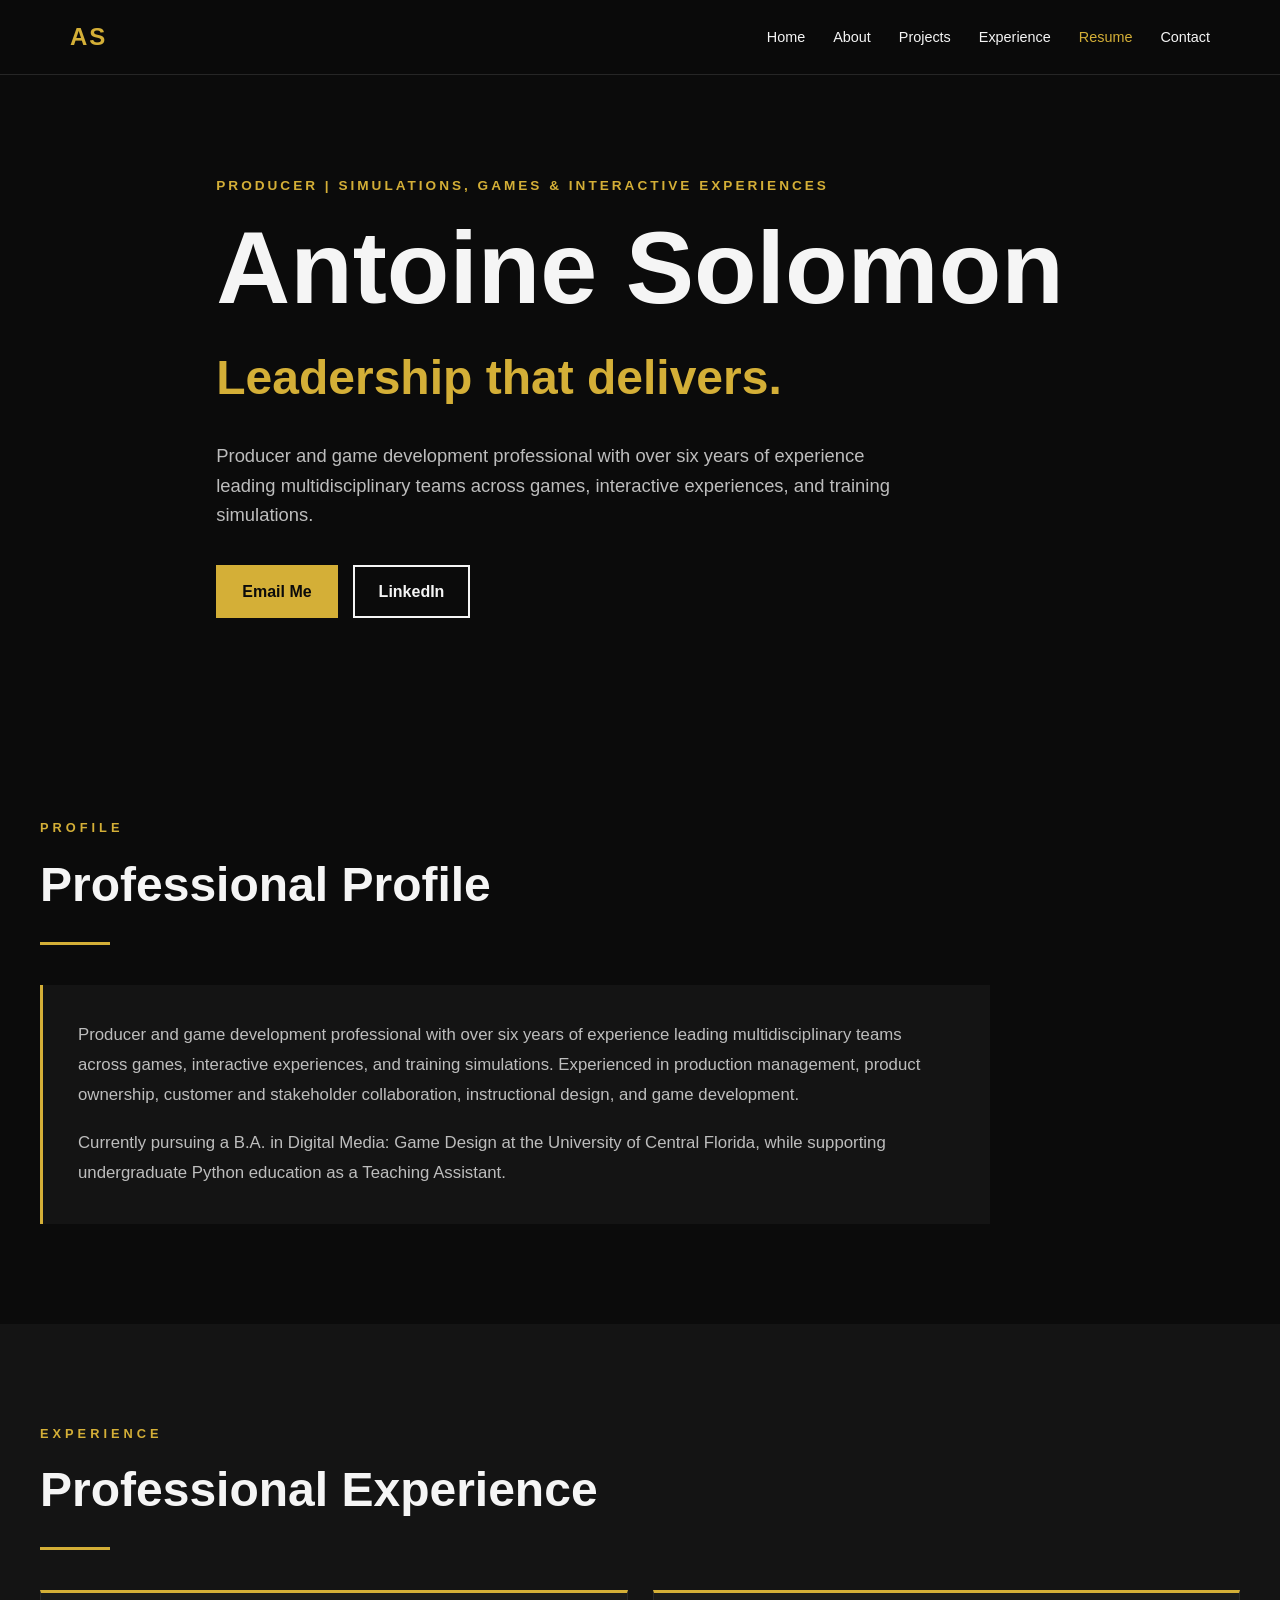
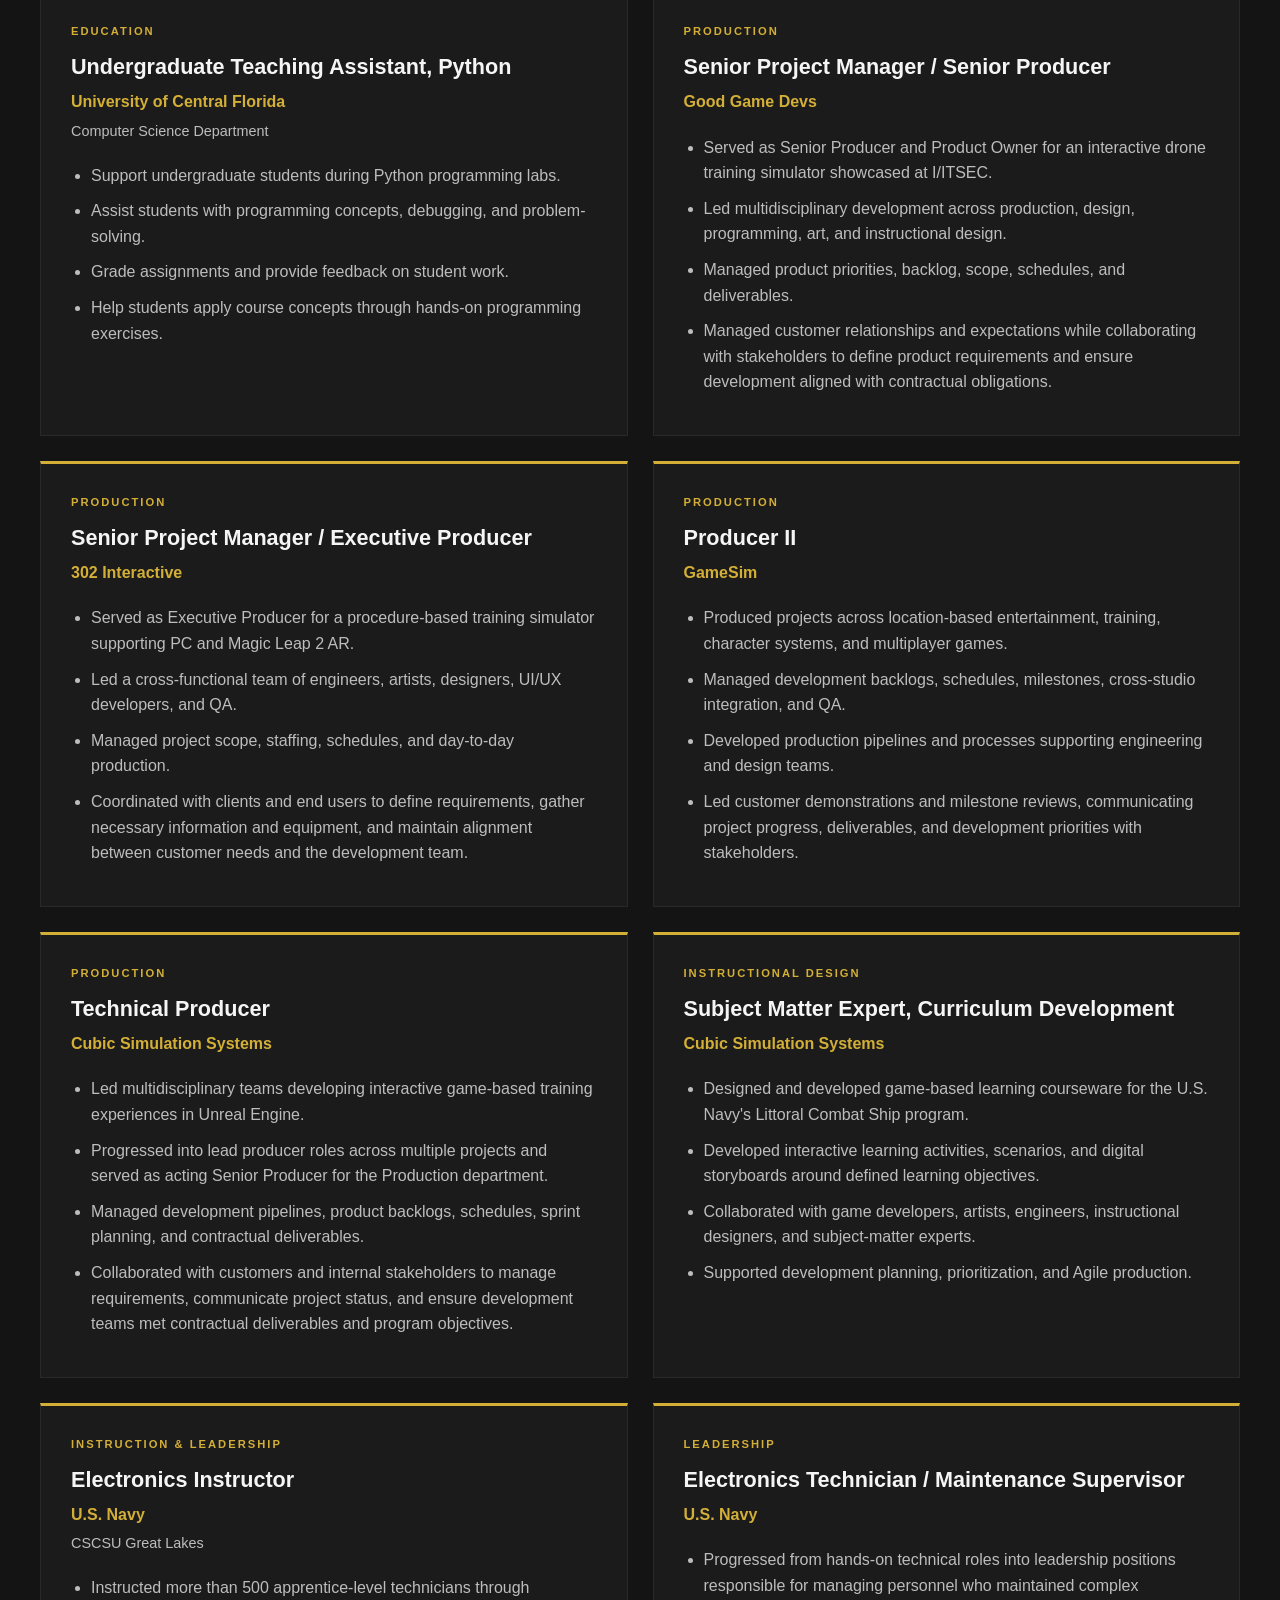
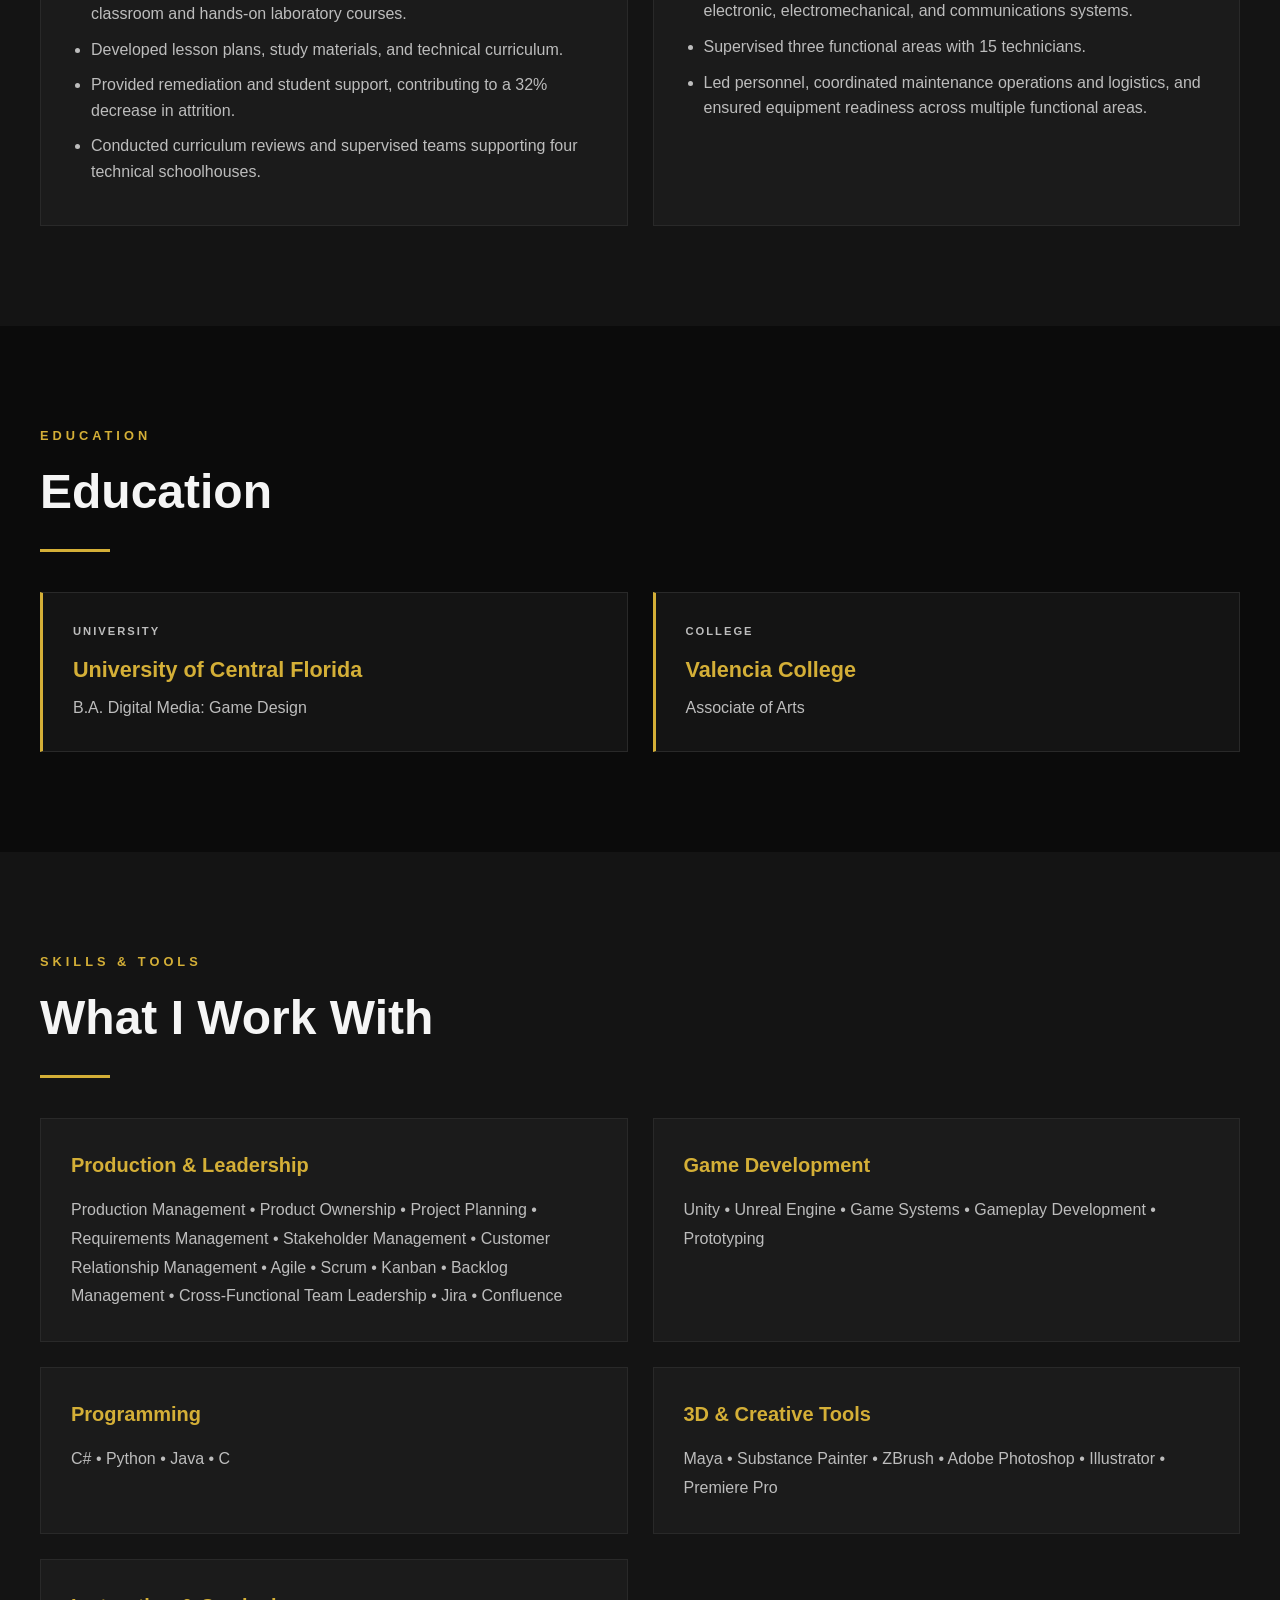
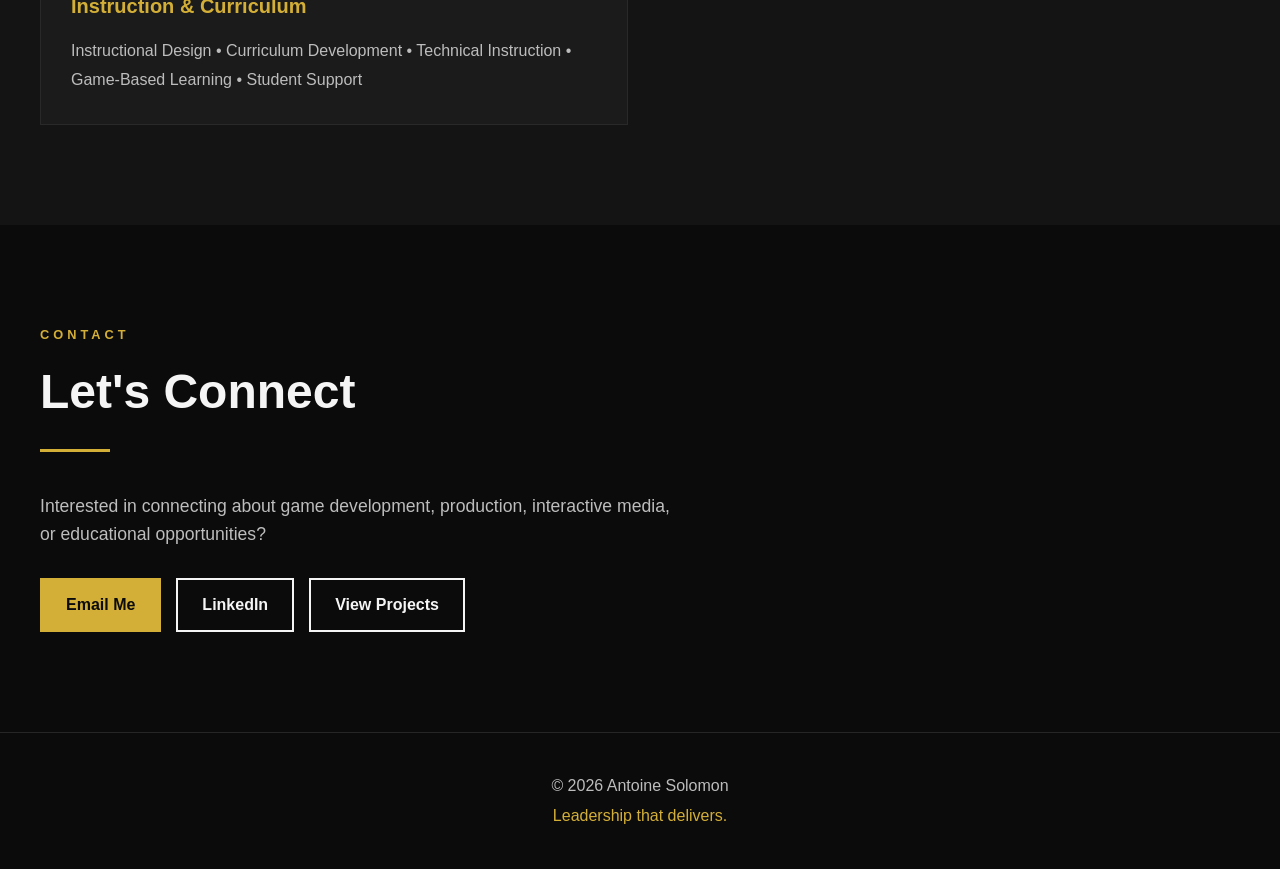
==== commit e3e62abe: "Update resume.html" ====
--- a/resume.html
+++ b/resume.html
@@ -41,7 +41,7 @@
             <div class="section-container">
 
                 <p class="hero-intro">
-                    PRODUCER • GAME DEVELOPER • GAME DESIGNER
+                    PRODUCER | SIMULATIONS, GAMES & INTERACTIVE EXPERIENCES
                 </p>
 
                 <h1>Antoine Solomon</h1>
--- a/style.css
+++ b/style.css
@@ -83,6 +83,10 @@
     color: var(--gold);
 }
 
+.active-link {
+    color: var(--gold) !important;
+}
+
 
 /* ========================================
    HERO
@@ -303,18 +307,38 @@
     border-color: var(--gold);
 }
 
+
+/* Project Image Box */
+
 .project-image {
     width: 100%;
     aspect-ratio: 16 / 9;
 
-    background-color: #252525;
+    background-color: #000000;
 
     display: flex;
     align-items: center;
     justify-content: center;
 
+    overflow: hidden;
+
     border-bottom: 2px solid var(--gold);
 }
+
+
+/* Actual Project Screenshots */
+
+.project-image img {
+    width: 100%;
+    height: 100%;
+
+    object-fit: contain;
+
+    display: block;
+}
+
+
+/* Placeholder Text */
 
 .project-image span {
     color: #777777;
@@ -322,6 +346,9 @@
     letter-spacing: 2px;
     text-transform: uppercase;
 }
+
+
+/* Project Information */
 
 .project-info {
     padding: 28px;
@@ -430,6 +457,254 @@
 
 
 /* ========================================
+   RESUME HERO
+======================================== */
+
+.resume-hero {
+    min-height: 70vh;
+
+    display: flex;
+    align-items: center;
+
+    padding: 100px 30px;
+
+    background-color: var(--black);
+}
+
+.resume-hero h1 {
+    color: var(--white);
+
+    font-size: clamp(3.5rem, 8vw, 6.5rem);
+    line-height: 1;
+
+    margin-bottom: 20px;
+}
+
+.resume-hero h2 {
+    color: var(--gold);
+
+    font-size: clamp(1.8rem, 4vw, 3rem);
+
+    margin-bottom: 25px;
+}
+
+.resume-hero-description {
+    color: var(--light-gray);
+
+    max-width: 700px;
+
+    font-size: 1.15rem;
+
+    margin-bottom: 35px;
+}
+
+
+/* ========================================
+   RESUME PROFILE
+======================================== */
+
+.resume-profile-card {
+    max-width: 950px;
+
+    background-color: var(--dark-gray);
+
+    border-left: 3px solid var(--gold);
+
+    padding: 35px;
+}
+
+.resume-profile-card p {
+    color: var(--light-gray);
+
+    font-size: 1.05rem;
+    line-height: 1.8;
+
+    margin-bottom: 18px;
+}
+
+.resume-profile-card p:last-child {
+    margin-bottom: 0;
+}
+
+
+/* ========================================
+   RESUME EXPERIENCE
+======================================== */
+
+.resume-card-grid {
+    display: grid;
+
+    grid-template-columns: repeat(2, 1fr);
+
+    gap: 25px;
+}
+
+.resume-card {
+    background-color: var(--card-gray);
+
+    border: 1px solid #292929;
+    border-top: 3px solid var(--gold);
+
+    padding: 30px;
+
+    transition: 0.3s;
+}
+
+.resume-card:hover {
+    transform: translateY(-5px);
+    border-color: var(--gold);
+}
+
+.resume-card-type {
+    color: var(--gold);
+
+    font-size: 0.7rem;
+    font-weight: bold;
+
+    letter-spacing: 2px;
+
+    margin-bottom: 12px;
+}
+
+.resume-card h3 {
+    color: var(--white);
+
+    font-size: 1.35rem;
+    line-height: 1.3;
+
+    margin-bottom: 8px;
+}
+
+.resume-card h4 {
+    color: var(--gold);
+
+    font-size: 1rem;
+
+    margin-bottom: 5px;
+}
+
+.resume-subtitle {
+    color: var(--light-gray);
+
+    font-size: 0.9rem;
+
+    margin-bottom: 18px;
+}
+
+.resume-card ul {
+    padding-left: 20px;
+
+    margin-top: 20px;
+}
+
+.resume-card li {
+    color: var(--light-gray);
+
+    margin-bottom: 10px;
+}
+
+
+/* ========================================
+   RESUME EDUCATION
+======================================== */
+
+.education-grid {
+    display: grid;
+
+    grid-template-columns: repeat(2, 1fr);
+
+    gap: 25px;
+}
+
+.education-card {
+    background-color: var(--dark-gray);
+
+    border: 1px solid #292929;
+    border-left: 3px solid var(--gold);
+
+    padding: 30px;
+
+    transition: 0.3s;
+}
+
+.education-card:hover {
+    transform: translateY(-5px);
+    border-color: var(--gold);
+}
+
+.education-card h3 {
+    color: var(--gold);
+
+    font-size: 1.35rem;
+
+    margin-bottom: 8px;
+}
+
+.education-card p {
+    color: var(--light-gray);
+}
+
+
+/* ========================================
+   RESUME SKILLS
+======================================== */
+
+.skills-grid {
+    display: grid;
+
+    grid-template-columns: repeat(2, 1fr);
+
+    gap: 25px;
+}
+
+.skill-card {
+    background-color: var(--card-gray);
+
+    border: 1px solid #292929;
+
+    padding: 30px;
+
+    transition: 0.3s;
+}
+
+.skill-card:hover {
+    transform: translateY(-5px);
+    border-color: var(--gold);
+}
+
+.skill-card h3 {
+    color: var(--gold);
+
+    font-size: 1.25rem;
+
+    margin-bottom: 15px;
+}
+
+.skill-card p {
+    color: var(--light-gray);
+
+    line-height: 1.8;
+}
+
+
+/* ========================================
+   RESUME CONTACT
+======================================== */
+
+.resume-contact-section {
+    background-color: var(--black);
+}
+
+.resume-contact-text {
+    color: var(--light-gray);
+
+    max-width: 650px;
+
+    font-size: 1.1rem;
+}
+
+
+/* ========================================
    TABLET
 ======================================== */
 
@@ -462,6 +737,10 @@
         max-width: 260px;
     }
 
+    .resume-card-grid {
+        grid-template-columns: 1fr;
+    }
+
 }
 
 
@@ -490,6 +769,19 @@
         grid-template-columns: 1fr;
     }
 
+    .education-grid {
+        grid-template-columns: 1fr;
+    }
+
+    .skills-grid {
+        grid-template-columns: 1fr;
+    }
+
+    .resume-hero {
+        min-height: auto;
+        padding: 80px 20px;
+    }
+
 }
 
 
@@ -516,221 +808,16 @@
         max-width: 220px;
     }
 
-}
-/* ========================================
-   RESUME PAGE
-======================================== */
-
-.resume-page {
-    background-color: var(--black);
-}
-
-.resume-container {
-    max-width: 1050px;
-    margin: auto;
-}
-
-
-/* Resume Header */
-
-.resume-header {
-    padding: 90px 30px 70px;
-    background-color: var(--black);
-}
-
-.resume-header h1 {
-    color: var(--white);
-    font-size: clamp(3rem, 7vw, 5.5rem);
-    line-height: 1;
-    margin-bottom: 15px;
-}
-
-.resume-header h2 {
-    color: var(--light-gray);
-    font-size: clamp(1.2rem, 3vw, 1.8rem);
-    font-weight: normal;
-}
-
-.resume-tagline {
-    color: var(--gold);
-    font-size: 1.4rem;
-    font-weight: bold;
-    margin-bottom: 20px;
-}
-
-.resume-contact {
-    display: flex;
-    gap: 15px;
-    flex-wrap: wrap;
-    color: var(--light-gray);
-}
-
-.resume-contact a {
-    transition: 0.3s;
-}
-
-.resume-contact a:hover {
-    color: var(--gold);
-}
-
-
-/* Resume Sections */
-
-.resume-section {
-    padding: 80px 30px;
-}
-
-.resume-alternate {
-    background-color: var(--dark-gray);
-}
-
-.resume-section > .resume-container > h2 {
-    color: var(--white);
-    font-size: clamp(2rem, 4vw, 2.8rem);
-}
-
-.resume-profile {
-    color: var(--light-gray);
-    font-size: 1.1rem;
-    line-height: 1.8;
-    max-width: 900px;
-}
-
-
-/* Experience Entries */
-
-.resume-entry {
-    padding: 30px 0;
-    border-bottom: 1px solid #333333;
-}
-
-.resume-entry:first-of-type {
-    padding-top: 0;
-}
-
-.resume-entry:last-child {
-    border-bottom: none;
-}
-
-.resume-entry-heading {
-    margin-bottom: 18px;
-}
-
-.resume-entry h3 {
-    color: var(--gold);
-    font-size: 1.35rem;
-    margin-bottom: 3px;
-}
-
-.resume-entry h4 {
-    color: var(--white);
-    font-size: 1rem;
-    font-weight: normal;
-}
-
-.resume-entry ul {
-    padding-left: 22px;
-    max-width: 900px;
-}
-
-.resume-entry li {
-    color: var(--light-gray);
-    margin-bottom: 9px;
-}
-
-
-/* Education */
-
-.education-grid {
-    display: grid;
-    grid-template-columns: repeat(2, 1fr);
-    gap: 25px;
-}
-
-.education-card {
-    background-color: var(--dark-gray);
-    border-left: 3px solid var(--gold);
-    padding: 28px;
-}
-
-.education-card h3 {
-    color: var(--gold);
-    margin-bottom: 8px;
-}
-
-.education-card p {
-    color: var(--light-gray);
-}
-
-
-/* Skills */
-
-.skills-grid {
-    display: grid;
-    grid-template-columns: repeat(2, 1fr);
-    gap: 25px;
-}
-
-.skill-card {
-    background-color: var(--card-gray);
-    border: 1px solid #292929;
-    padding: 28px;
-}
-
-.skill-card h3 {
-    color: var(--gold);
-    margin-bottom: 12px;
-}
-
-.skill-card p {
-    color: var(--light-gray);
-    line-height: 1.8;
-}
-
-
-/* Active Navigation */
-
-.active-link {
-    color: var(--gold) !important;
-}
-
-
-/* Resume Mobile */
-
-@media (max-width: 800px) {
-
-    .resume-header {
-        padding: 70px 20px 50px;
-    }
-
-    .resume-section {
-        padding: 60px 20px;
-    }
-
-    .education-grid {
-        grid-template-columns: 1fr;
-    }
-
-    .skills-grid {
-        grid-template-columns: 1fr;
-    }
-
-}
-
-
-@media (max-width: 500px) {
-
-    .resume-header h1 {
+    .resume-hero h1 {
         font-size: 3rem;
     }
 
-    .resume-contact {
-        flex-direction: column;
-        gap: 5px;
-    }
-
-    .resume-contact span {
-        display: none;
-    }
-
-}
+    .resume-profile-card {
+        padding: 25px;
+    }
+
+    .resume-card {
+        padding: 25px;
+    }
+
+}
